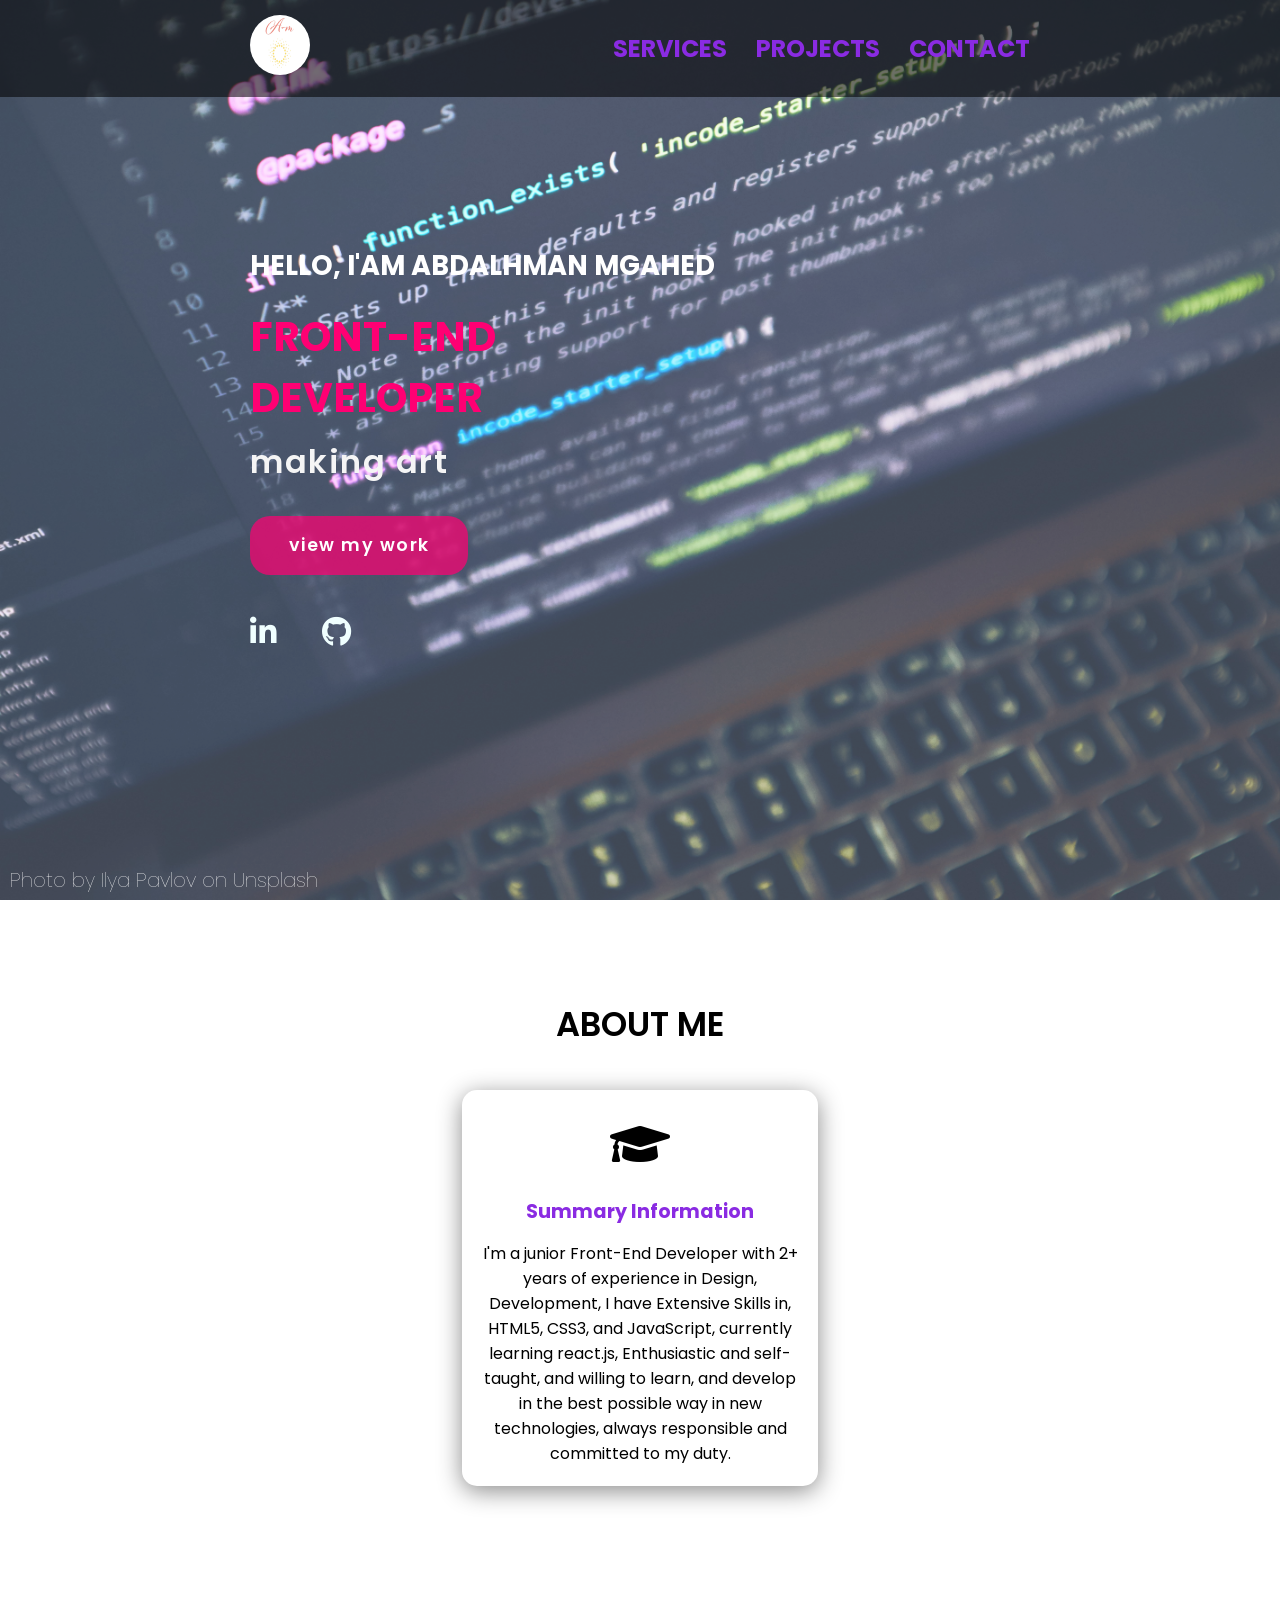
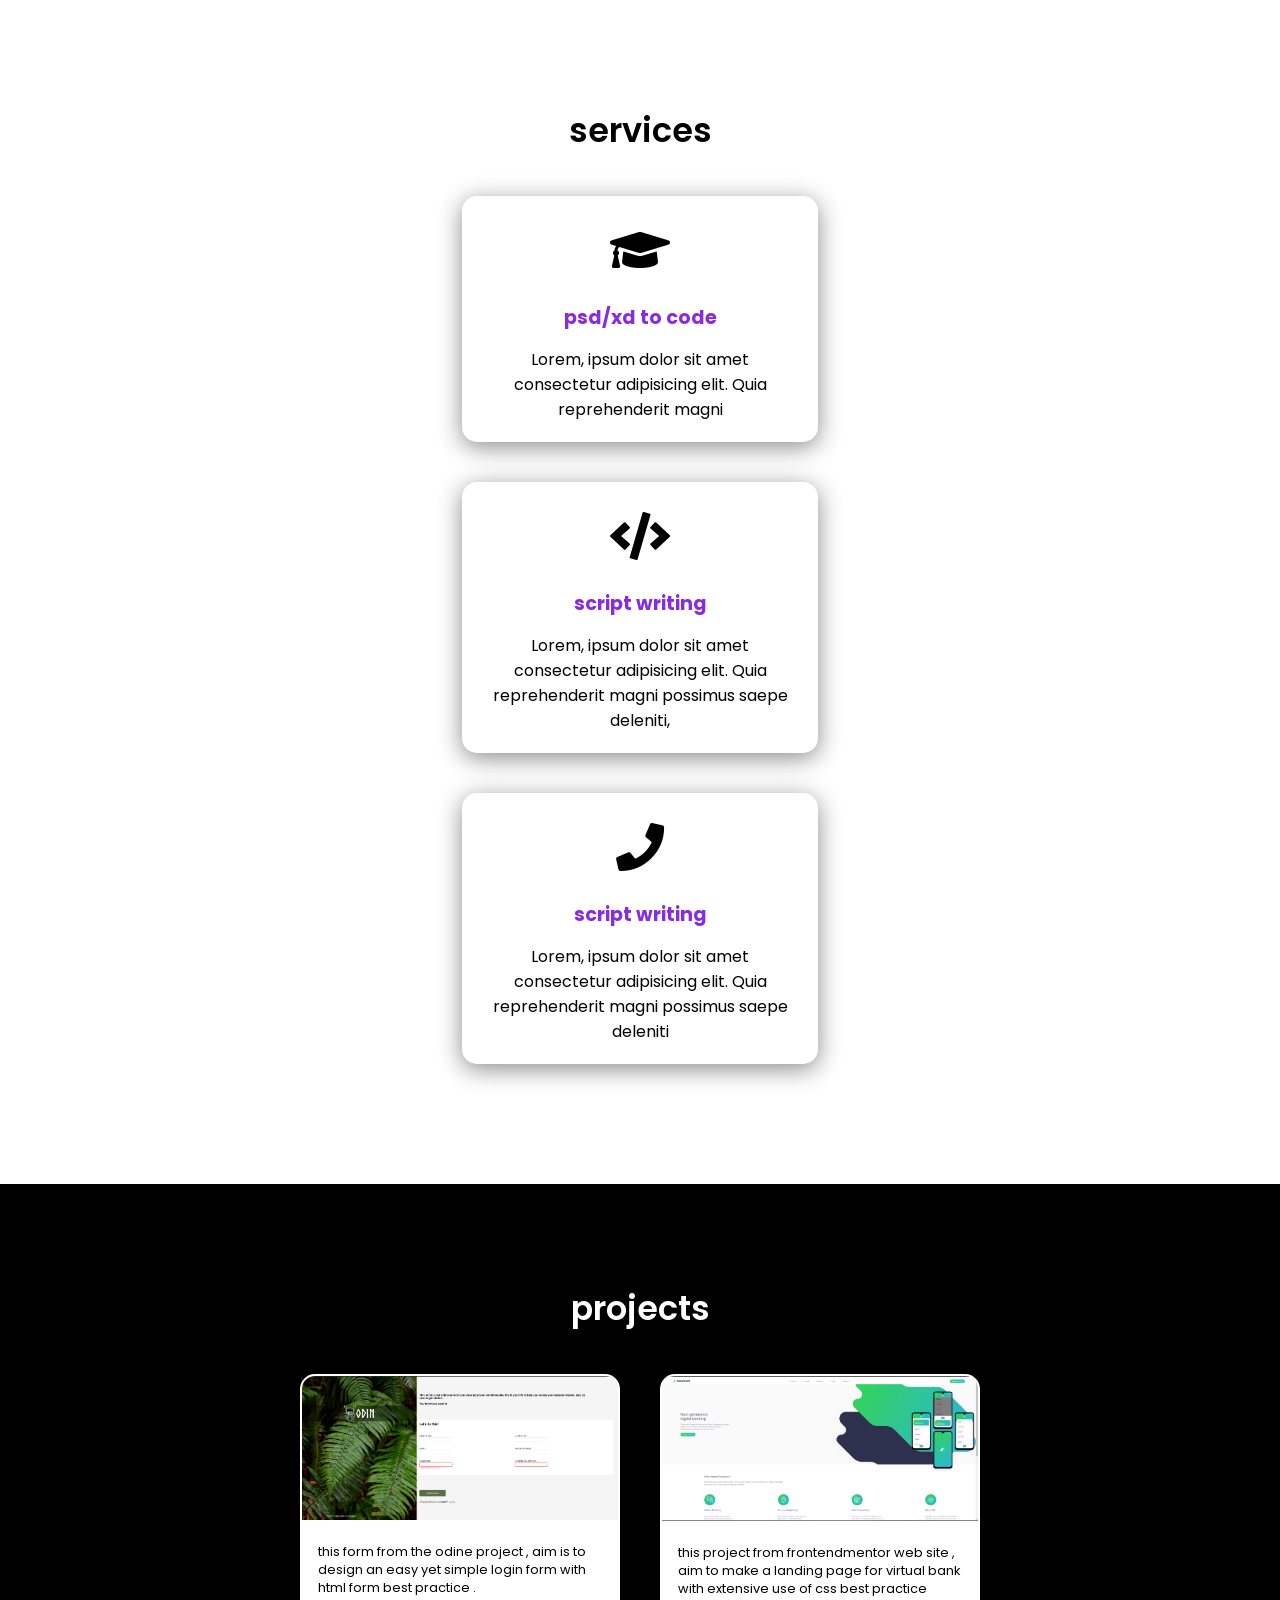
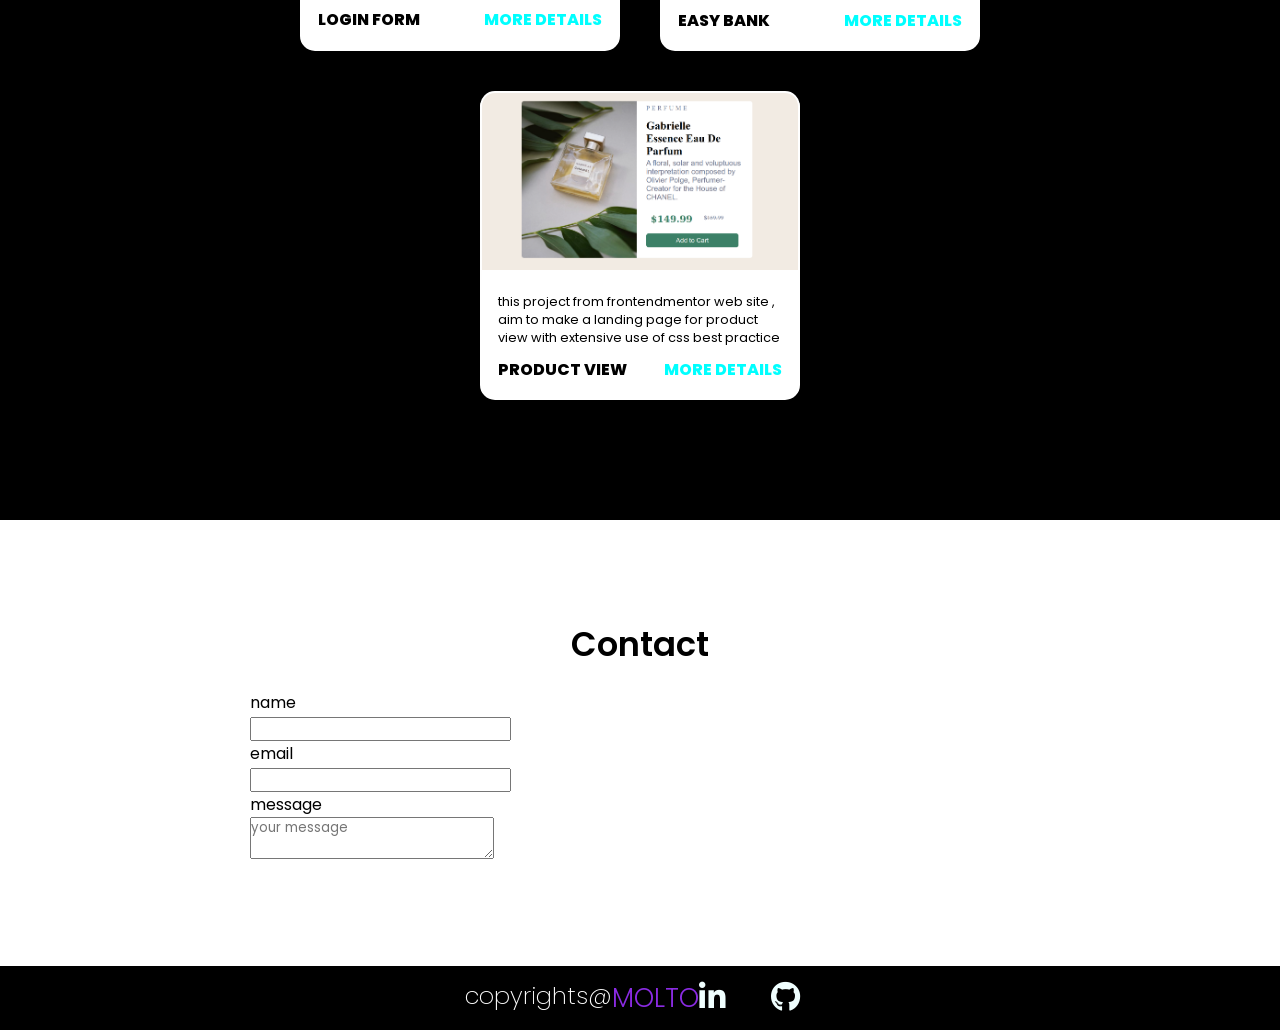
==== index.html @ 9504a3fb "update" ====
<!DOCTYPE html>
<html lang="en">

<head>
    <link rel="stylesheet" href="https://cdnjs.cloudflare.com/ajax/libs/font-awesome/5.15.4/css/all.min.css" />
    <link rel="stylesheet" href="style.css" />
    <meta charset="UTF-8" />
    <meta http-equiv="X-UA-Compatible" content="IE=edge" />
    <meta name="viewport" content="width=device-width, initial-scale=1.0" />
    <title>molto</title>
</head>

<body>
    <header>
        <a href="#" class="logo"><img src="./imgs/Screenshot from 2022-10-23 01-08-07.png" alt=""></a>
        <nav class="navigation">
            <a href="#services">Services</a>
            <a href="#projects">Projects</a>
            <a href="#contact">Contact</a>
        </nav>
    </header>
    <section class="main">
        <div>
            <h2>hello, I'am Abdalhman Mgahed<br /><span>front-end developer</span></h2>
            <h3>making art</h3>
            <a href="#projects" class="main-botn">view my work</a>
            <div class="social-icons">
                <a href="https://www.linkedin.com/in/abdalhman-mgahed-667ab418a/" target="_blank"><i
                        class="fab fa-linkedin-in"></i></a>
                <a href="https://github.com/M0lt0" target="_blank"><i class="fab fa-github"></i></a>
            </div>
        </div>
        <video src="https://www.youtube.com/watch?v=dvEpb9O34KA" autoplay muted></video>
        <div class="shout-out">
            Photo by <a
                href="https://unsplash.com/@ilyapavlov?utm_source=unsplash&utm_medium=referral&utm_content=creditCopyText">Ilya
                Pavlov</a> on <a
                href="https://unsplash.com/s/photos/computer?utm_source=unsplash&utm_medium=referral&utm_content=creditCopyText">Unsplash</a>

        </div>
    </section>
    <section class="cards" id="services">
        <h2 class="title">ABOUT ME</h2>
        <div class="content">
            <div class="card">
                <div class="icon"><i class="fas fa-graduation-cap"></i></div>
                <div class="info">
                    <h3>Summary Information</h3>
                    <p>
                        I'm a junior Front-End Developer with 2+ years of experience in Design, Development, I have
                        Extensive Skills in, HTML5, CSS3, and JavaScript, currently learning react.js, Enthusiastic and
                        self-taught, and willing to learn, and develop in the best possible way in new technologies,
                        always responsible and committed to my duty.
                </div>
            </div>
        </div>
    </section>
    <section class="cards" id="services">
        <h2 class="title">services</h2>
        <div class="content">
            <div class="card">
                <div class="icon"><i class="fas fa-graduation-cap"></i></div>
                <div class="info">
                    <h3>psd/xd to code</h3>
                    <p>
                        Lorem, ipsum dolor sit amet consectetur adipisicing elit. Quia
                        reprehenderit magni
                    </p>
                </div>
            </div>
            <div class="card">
                <div class="icon">
                    <i class="fas fa-code"></i>
                </div>
                <div class="info">
                    <h3>script writing</h3>
                    <p>
                        Lorem, ipsum dolor sit amet consectetur adipisicing elit. Quia
                        reprehenderit magni possimus saepe deleniti,
                    </p>
                </div>
            </div>
            <div class="card">
                <div class="icon">
                    <i class="fas fa-phone"></i>
                </div>
                <div class="info">
                    <h3>script writing</h3>
                    <p>
                        Lorem, ipsum dolor sit amet consectetur adipisicing elit. Quia
                        reprehenderit magni possimus saepe deleniti
                    </p>
                </div>
            </div>
        </div>
    </section>
    <section class="projects" id="projects" href="#">
        <h2 class="title">projects</h2>
        <div class="content">
            <div class="projects-card">
                <div class="projects-img">
                    <img src="/imgs/Screenshot from 2022-10-10 17-16-13.png" alt="" />
                    <div class="projects-info">
                        <p class="projects-category">
                            this form from the odine project , aim is to design an easy yet simple login form with html
                            form best practice .
                        </p>
                        <strong class="projects-title">
                            <span class="pro-tit-sp"> login form</span>
                            <a href="https://m0lt0.github.io/form-practice/Project:%20Sign-Up%20Form/?"
                                class="more-details" target="_blank">more details</a>
                        </strong>
                    </div>
                </div>
            </div>
            <div class="projects-card">
                <div class="projects-img">
                    <img src="/imgs/Screenshot .png" alt="" />
                    <div class="projects-info">
                        <p class="projects-category">
                            this project from frontendmentor web site , aim to make a landing page for virtual bank
                            with extensive use of css best practice

                        </p>
                        <strong class="projects-title">
                            <span class="pro-tit-sp">easy bank </span>
                            <a href="https://m0lt0.github.io/easybank-landing-page/" class="more-details"
                                target="_blank">more
                                details</a>
                        </strong>
                    </div>
                </div>
            </div>
            <div class="projects-card">
                <div class="projects-img">
                    <img src="/imgs/product .png" alt="" />
                    <div class="projects-info">
                        <p class="projects-category">
                            this project from frontendmentor web site , aim to make a landing page for product view
                            with extensive use of css best practice
                        </p>
                        <strong class="projects-title">
                            <span class="pro-tit-sp">product view </span>
                            <a href="#" class="more-details">more details</a>
                        </strong>
                    </div>
                </div>
            </div>
        </div>
    </section>
    <section class="cards" id="contact">
        <h2 class="title">Contact</h2>
        <form action="">
            <div>
                <legend id="name">name</legend>
                <input type="text" for="name">
            </div>
            <div>
                <legend id="email">email</legend>
                <input type="email" for="email">
            </div>
            <div>
                <legend>message</legend>
                <textarea type="text" for="message" placeholder="your message"></textarea>
            </div>
        </form>
    </section>

    <footer class="footer">
        <p class="footer-title">copyrights@ <span> MOLTO</span></p>
        <div class="social-icons">
            <a href="#"><i class="fab fa-linkedin-in"></i></a>
            <a href="#"><i class="fab fa-github"></i></a>
        </div>
    </footer>
</body>

</html>
---- style.css ----
@import url("https://fonts.googleapis.com/css2?family=Poppins:ital,wght@0,100;0,200;0,300;0,400;0,500;0,600;0,700;0,800;0,900;1,100;1,200;1,300;1,400;1,500;1,600;1,700;1,800;1,900&display=swap");
* {
  font-family: "Poppins", sans-serif;
  padding: 0;
  margin: 0;
  box-sizing: border-box;
  scroll-behavior: smooth;
}
header {
  background-color: rgba(0, 0, 0, 0.554);
  width: 100%;
  position: fixed;
  z-index: 1000;
  display: flex;
  justify-content: space-between;
  align-items: center;
  padding: 15px 250px;
}

.logo img {
  text-decoration: none;
  color: rgb(115, 8, 216);
  text-transform: uppercase;
  font-weight: 700;
  font-size: 1.9em;
  font-family: "Poppins" serif;
}
.logo img {
  width: 60px;
  height: 60px;
  border-radius: 50px;
}
.navigation a {
  text-decoration: none;
  color: blueviolet;
  text-transform: uppercase;
  font-weight: 700;
  font-size: 1.5em;
  padding-left: 25px;
}

.navigation a:hover {
  color: rgb(255, 255, 255);
}

section {
  padding: 100px 250px;
}
.main::before {
  content: "";
  display: block;
  position: absolute;
  left: 0;
  top: 0;
  width: 100%;
  height: 100%;
  background: url(./imgs/luca-bravo-XJXWbfSo2f0-unsplash.jpg);
  opacity: 0.75;
  background-clip: border-box;
  background-size: cover;
  background-repeat: no-repeat;
  z-index: -1;
}
.main {
  width: 100%;
  min-height: 100vh;
  display: flex;
  align-items: center;
  z-index: 1;
}

.main h2 {
  color: white;
  font-size: 1.7em;
  font-weight: 700;
  text-transform: uppercase;
}
.main h2 span {
  display: inline-block;
  margin-top: 19px;
  color: rgb(255, 0, 115);
  font-weight: 700;
  font-size: 1.5em;
  font-family: "Poppins" serif;
}
.main h3 {
  color: whitesmoke;
  font-size: 2em;
  font-weight: 600;
  letter-spacing: 1.5px;
  margin-top: 10px;
  margin-bottom: 30px;
}

.main-botn {
  color: white;
  background-color: rgba(255, 0, 115, 0.712);
  text-decoration: none;
  font-size: 1.1em;
  font-weight: 600;
  display: inline-block;
  letter-spacing: 1.5px;
  border-radius: 20px;
  margin-bottom: 35px;
  padding: 0.9375em 2.1875em;
  transition: 0.9s ease;
}
.main-botn:hover {
  background-color: rgba(255, 255, 255, 0.096);
  transform: scale(1.2);
  color: white;
}
.shout-out {
  display: block;
  color: white;
  position: absolute;
  left: 10px;
  bottom: 5px;
  font-size: 20px;
  font-family: "Poppins" serif;
  font-weight: 100;
}
.shout-out a {
  color: white;
  text-decoration: none;
}
.social-icons {
  display: flex;
  align-items: center;
  justify-content: start;
  gap: 30px;
}
.social-icons a {
  color: azure;
  font-size: 1.9em;
  padding-right: 15px;
}

.title {
  display: flex;
  justify-content: center;
  color: black;
  font-size: 2.1em;
  font-weight: 600;
  margin-bottom: 20px;
}

.content {
  display: flex;
  justify-content: center;
  flex-direction: row;
  flex-wrap: wrap;
}

.card {
  display: flex;
  background-color: white;
  width: 22.2em;
  box-shadow: 0 5px 25px rgb(139, 139, 139);
  justify-content: space-around;
  border-radius: 15px;
  padding: 20px;
  margin: 20px;
  transition: ease;
  transition-duration: 0.7s;
  flex-direction: column;
}
.card img {
  height: 80%;
}

.card:hover {
  transform: scale(1.22);
}
.icon {
  color: black;
  font-size: 3em;
  font-weight: 100;
  text-align: center;
}
.info {
  text-align: center;
}

.info h3 {
  color: blueviolet;
  font-size: 1.2em;
  font-weight: 700;
  margin: 15px;
}

.projects {
  background-color: black;
}
.projects .title {
  font-size: 2.1em;
  color: white;
  font-weight: 600;
}

.projects .contact {
  margin-top: 35px;
}

.projects-card {
  background-color: white;
  border: 2px solid white;
  min-height: 15em;
  width: 20em;
  overflow: hidden;
  border-radius: 15px;
  margin: 20px;
  transition: 0.7s ease;
}
.projects-card:hover {
  transform: scale(1.17);
}
.projects-card:hover .projects-img {
  opacity: 0.7;
}
.projects-img img {
  width: 100%;
}
.projects-info {
  padding: 1em;
}

.projects-category {
  font-size: 0.8em;
  color: black;
}

.projects-title {
  display: flex;
  justify-content: space-between;
  text-transform: uppercase;
  font-weight: 750;
  margin-top: 10px;
}

.more-details {
  text-decoration: none;
  color: aqua;
}
.more-details:hover {
  color: azure;
}

.contact .card {
  display: flex;
  justify-content: center;
  flex-direction: row;
}

.contact .icon {
  font-size: 4.5em;
}

.contact .info h3 {
  color: black;
}

.contact .info p {
  font-size: 1.7em;
}
.footer {
  background-color: black;
  color: white;
  padding: 2em;
  display: flex;
  justify-content: space-between;
  height: 50px;
  margin-bottom: 0;
  justify-content: center;
  align-items: center;
}
.footer-title {
  color: white;
  font-size: 1.5em;
  font-weight: 200;
  justify-content: center;
  display: flex;
}

.footer-title span {
  color: blueviolet;
  font-size: 1.1em;
  font-weight: 300;
}
@media (max-width: 1023px) {
  header {
    padding: 12px 20px;
  }

  .navigation a {
    padding-left: 10px;
  }

  .title {
    font-size: 1.8em;
  }

  section {
    padding: 80px 20px;
  }

  .main-content h2 {
    font-size: 1em;
  }

  .main-content h3 {
    font-size: 1.6em;
  }

  .content {
    flex-direction: column;
    align-items: center;
  }
}

@media (max-width: 641px) {
  body {
    font-size: 12px;
  }

  .main-content h2 {
    font-size: 0.8em;
  }

  .main-content h3 {
    font-size: 1.4em;
  }
}

@media (max-width: 300px) {
  body {
    font-size: 10px;
  }
  .card a {
    text-decoration: none;
  }
}
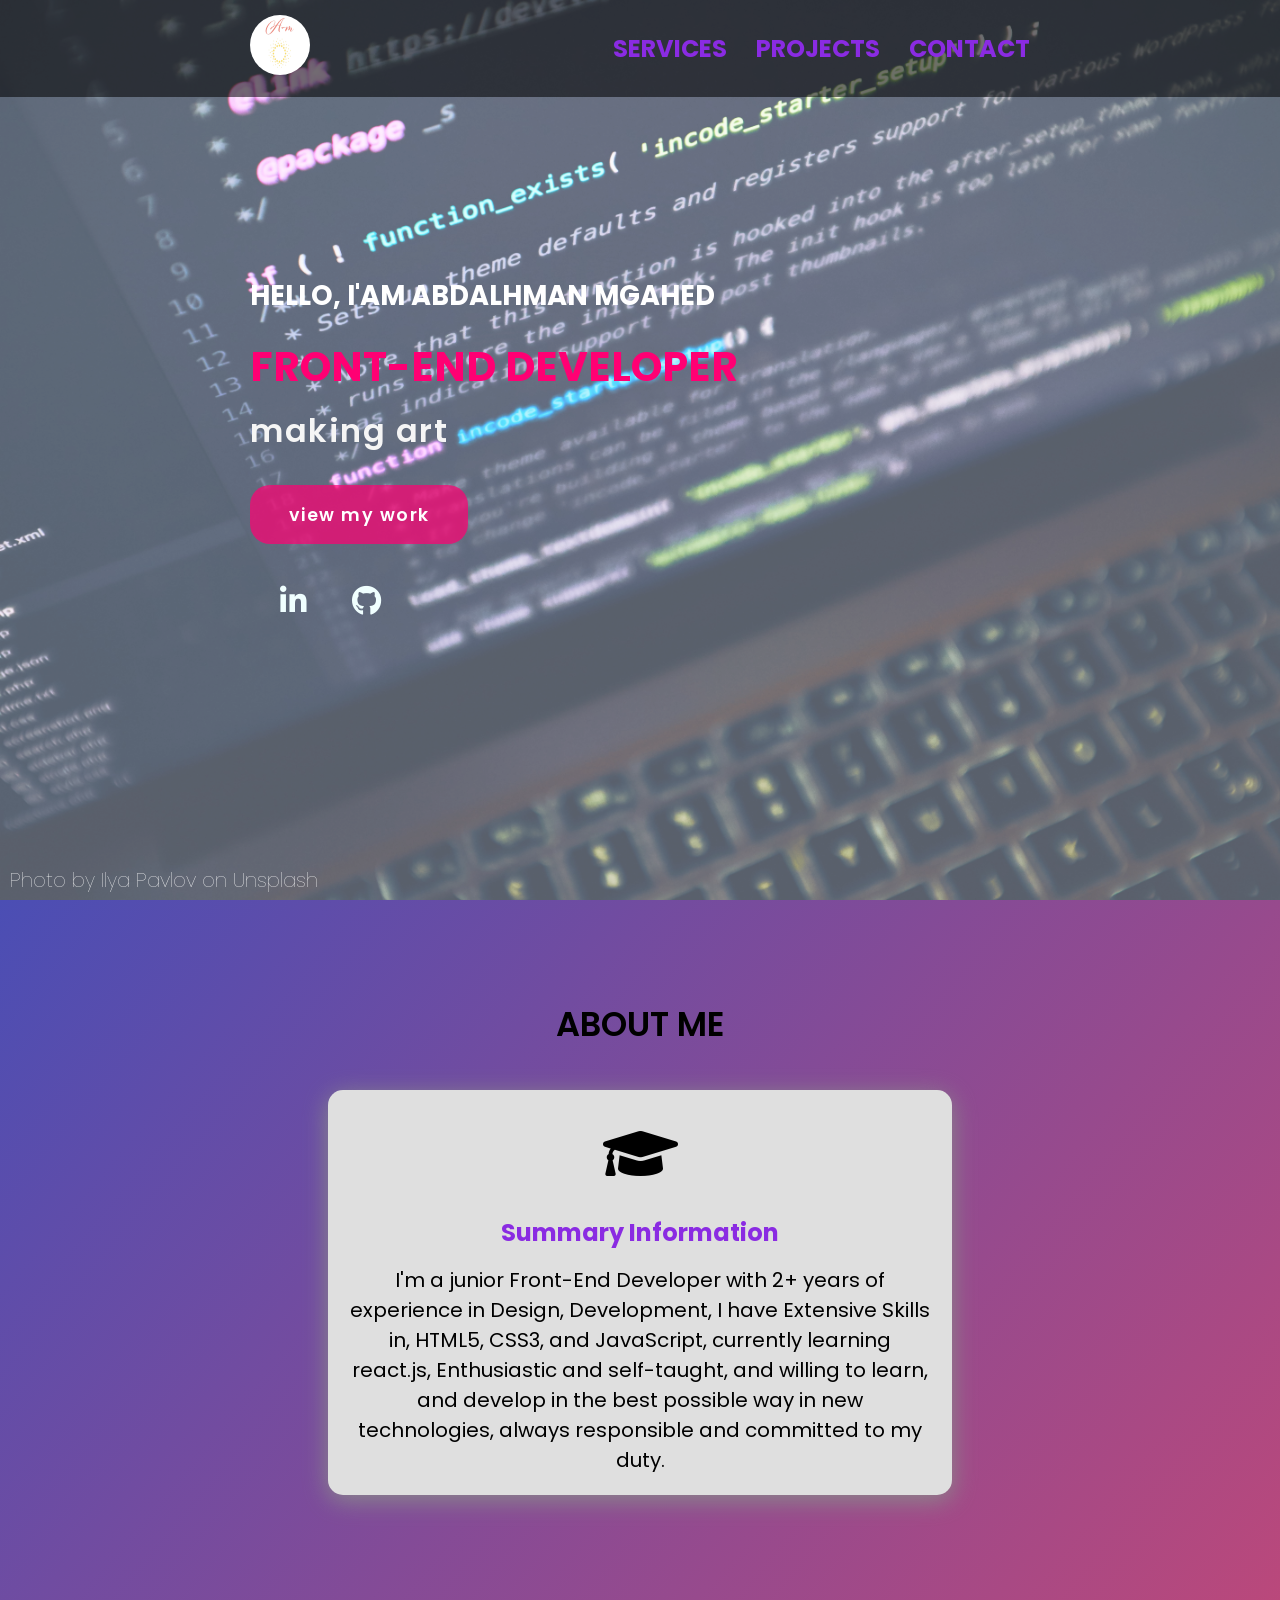
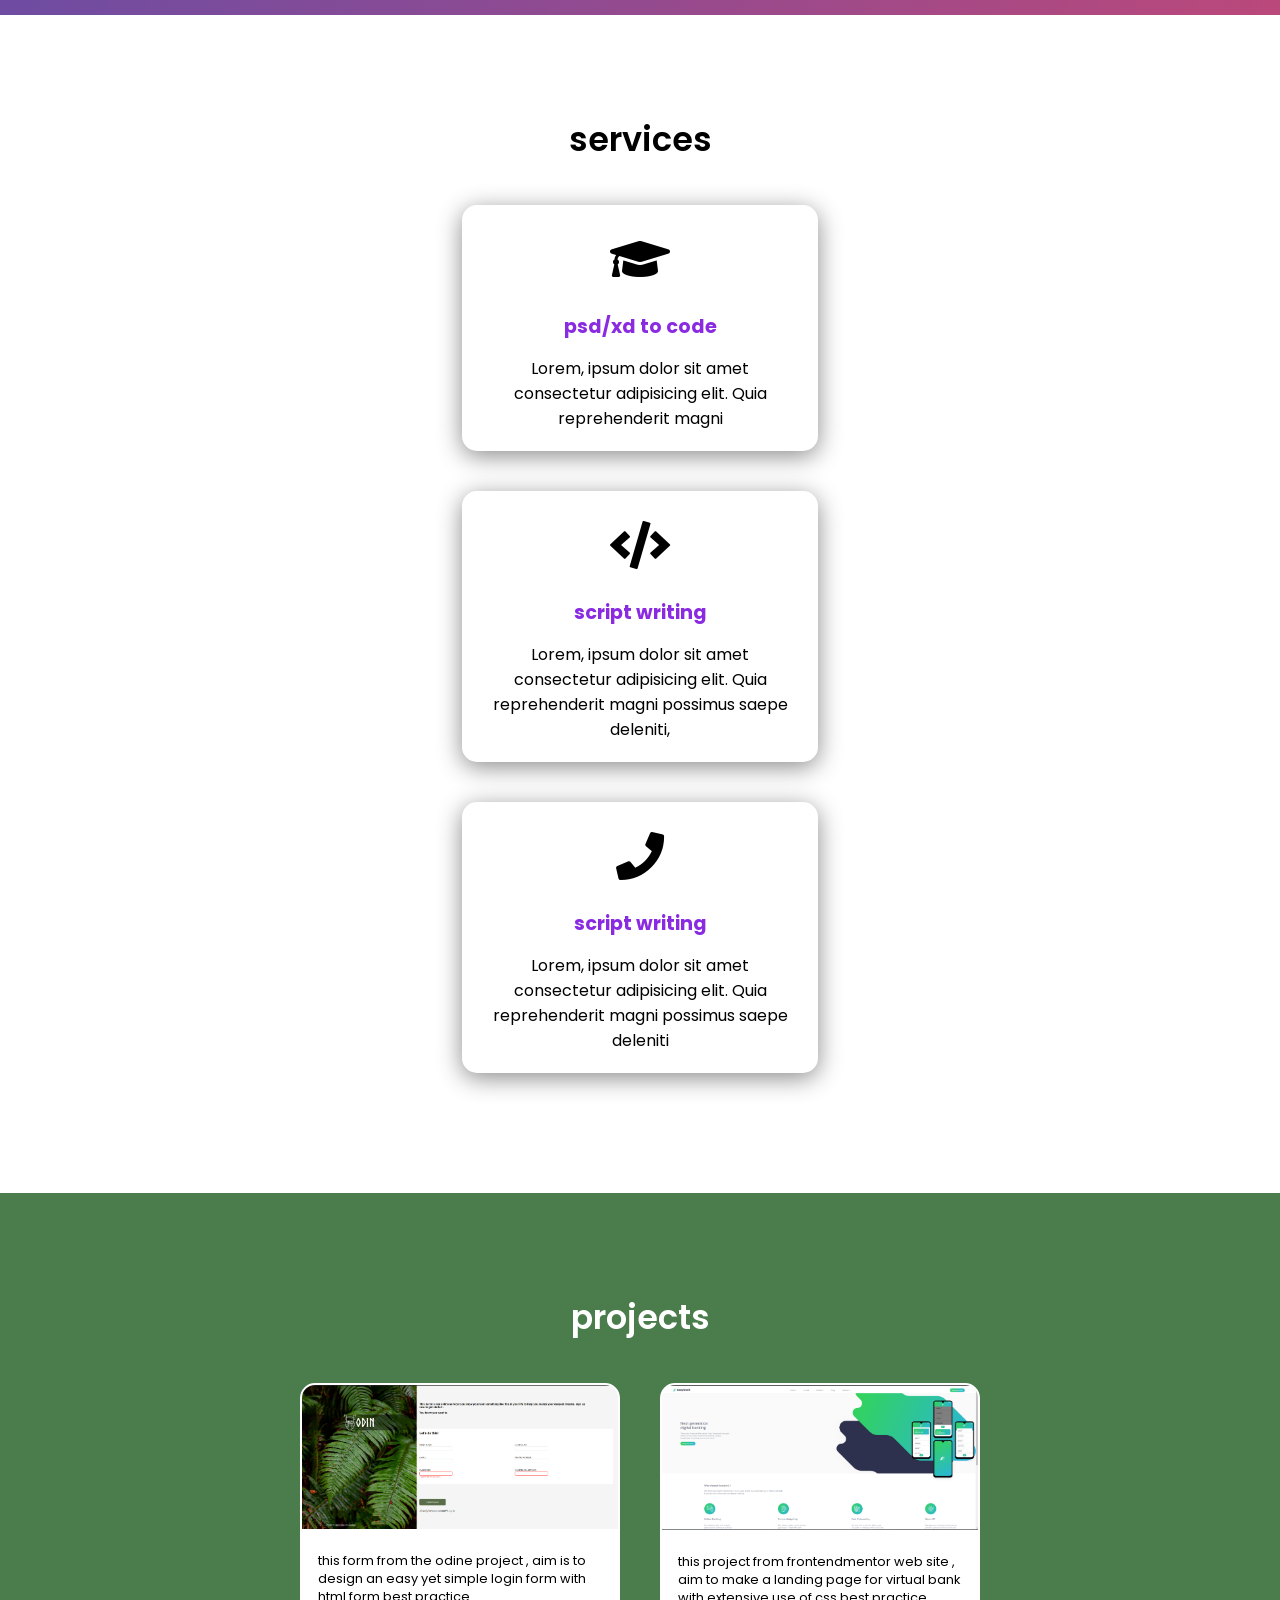
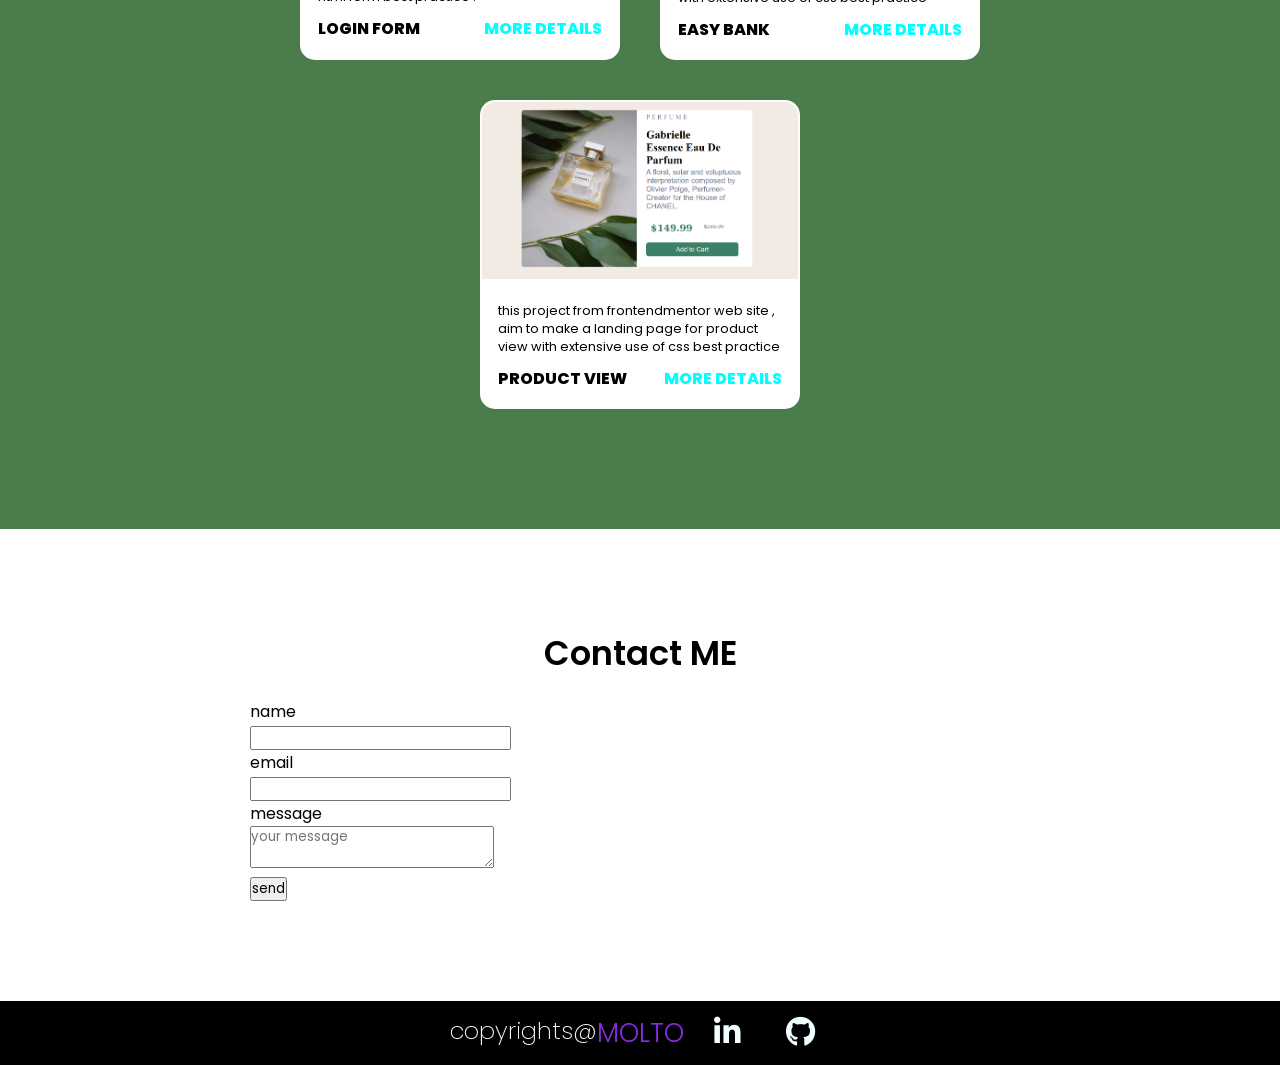
==== commit 4a2db923: "upgrade color" ====
--- a/index.html
+++ b/index.html
@@ -30,7 +30,6 @@
                 <a href="https://github.com/M0lt0" target="_blank"><i class="fab fa-github"></i></a>
             </div>
         </div>
-        <video src="https://www.youtube.com/watch?v=dvEpb9O34KA" autoplay muted></video>
         <div class="shout-out">
             Photo by <a
                 href="https://unsplash.com/@ilyapavlov?utm_source=unsplash&utm_medium=referral&utm_content=creditCopyText">Ilya
@@ -39,10 +38,10 @@
 
         </div>
     </section>
-    <section class="cards" id="services">
+    <section class="cards special">
         <h2 class="title">ABOUT ME</h2>
         <div class="content">
-            <div class="card">
+            <div class="card wide">
                 <div class="icon"><i class="fas fa-graduation-cap"></i></div>
                 <div class="info">
                     <h3>Summary Information</h3>
@@ -141,7 +140,9 @@
                         </p>
                         <strong class="projects-title">
                             <span class="pro-tit-sp">product view </span>
-                            <a href="#" class="more-details">more details</a>
+                            <a href="https://m0lt0.github.io/simple-product-preview/" class="more-details"
+                                target="_blank">more
+                                details</a>
                         </strong>
                     </div>
                 </div>
@@ -149,7 +150,7 @@
         </div>
     </section>
     <section class="cards" id="contact">
-        <h2 class="title">Contact</h2>
+        <h2 class="title">Contact ME</h2>
         <form action="">
             <div>
                 <legend id="name">name</legend>
@@ -163,6 +164,7 @@
                 <legend>message</legend>
                 <textarea type="text" for="message" placeholder="your message"></textarea>
             </div>
+            <button>send</button>
         </form>
     </section>
 
--- a/style.css
+++ b/style.css
@@ -55,11 +55,10 @@
   width: 100%;
   height: 100%;
   background: url(./imgs/luca-bravo-XJXWbfSo2f0-unsplash.jpg);
-  opacity: 0.75;
-  background-clip: border-box;
+  opacity: 0.65;
   background-size: cover;
   background-repeat: no-repeat;
-  z-index: -1;
+  z-index: -10;
 }
 .main {
   width: 100%;
@@ -129,6 +128,7 @@
   align-items: center;
   justify-content: start;
   gap: 30px;
+  margin-left: 30px;
 }
 .social-icons a {
   color: azure;
@@ -165,6 +165,19 @@
   transition-duration: 0.7s;
   flex-direction: column;
 }
+.wide {
+  width: 80%;
+  height: 60%;
+  background-color: rgb(223, 223, 223);
+  font-size: 20px;
+}
+.special {
+  background-image: linear-gradient(
+    310deg,
+    rgb(166 17 83 / 77%),
+    rgb(75 78 180)
+  );
+}
 .card img {
   height: 80%;
 }
@@ -190,7 +203,7 @@
 }
 
 .projects {
-  background-color: black;
+  background-color: #014703b5;
 }
 .projects .title {
   font-size: 2.1em;
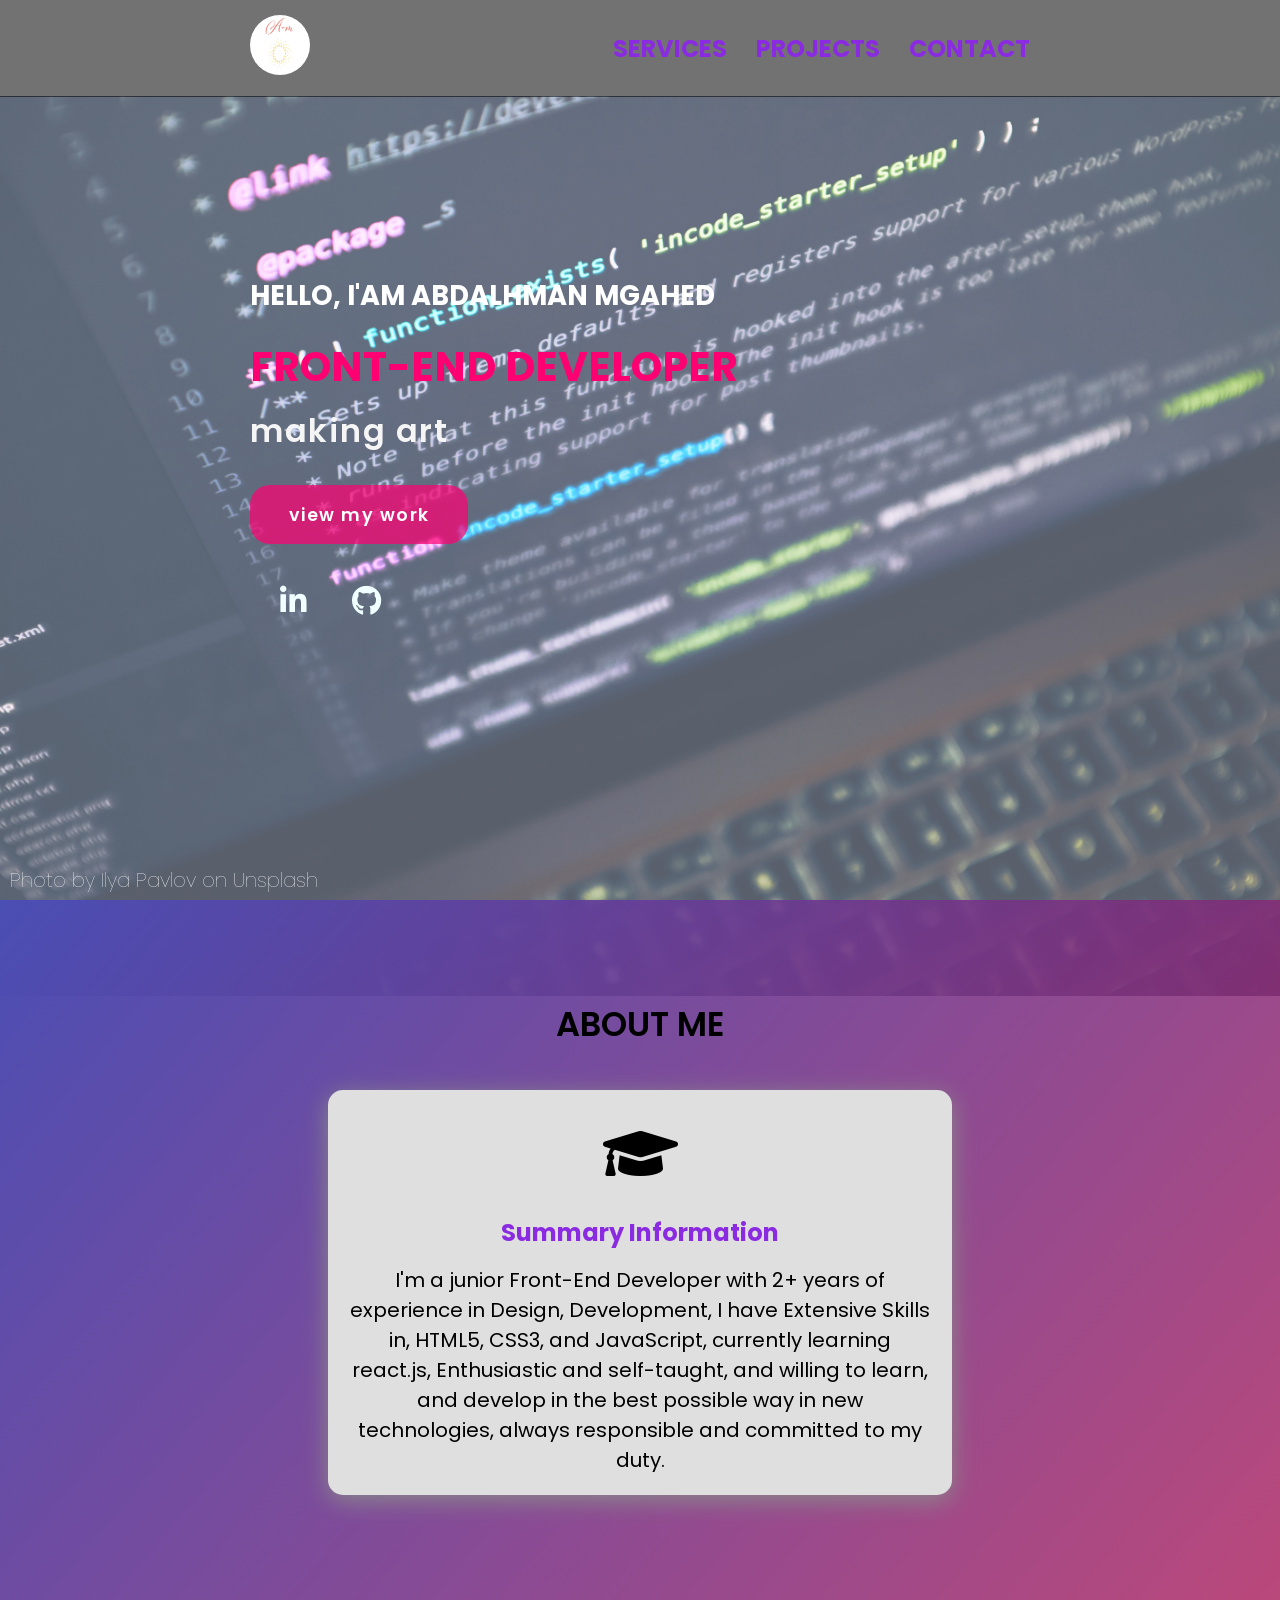
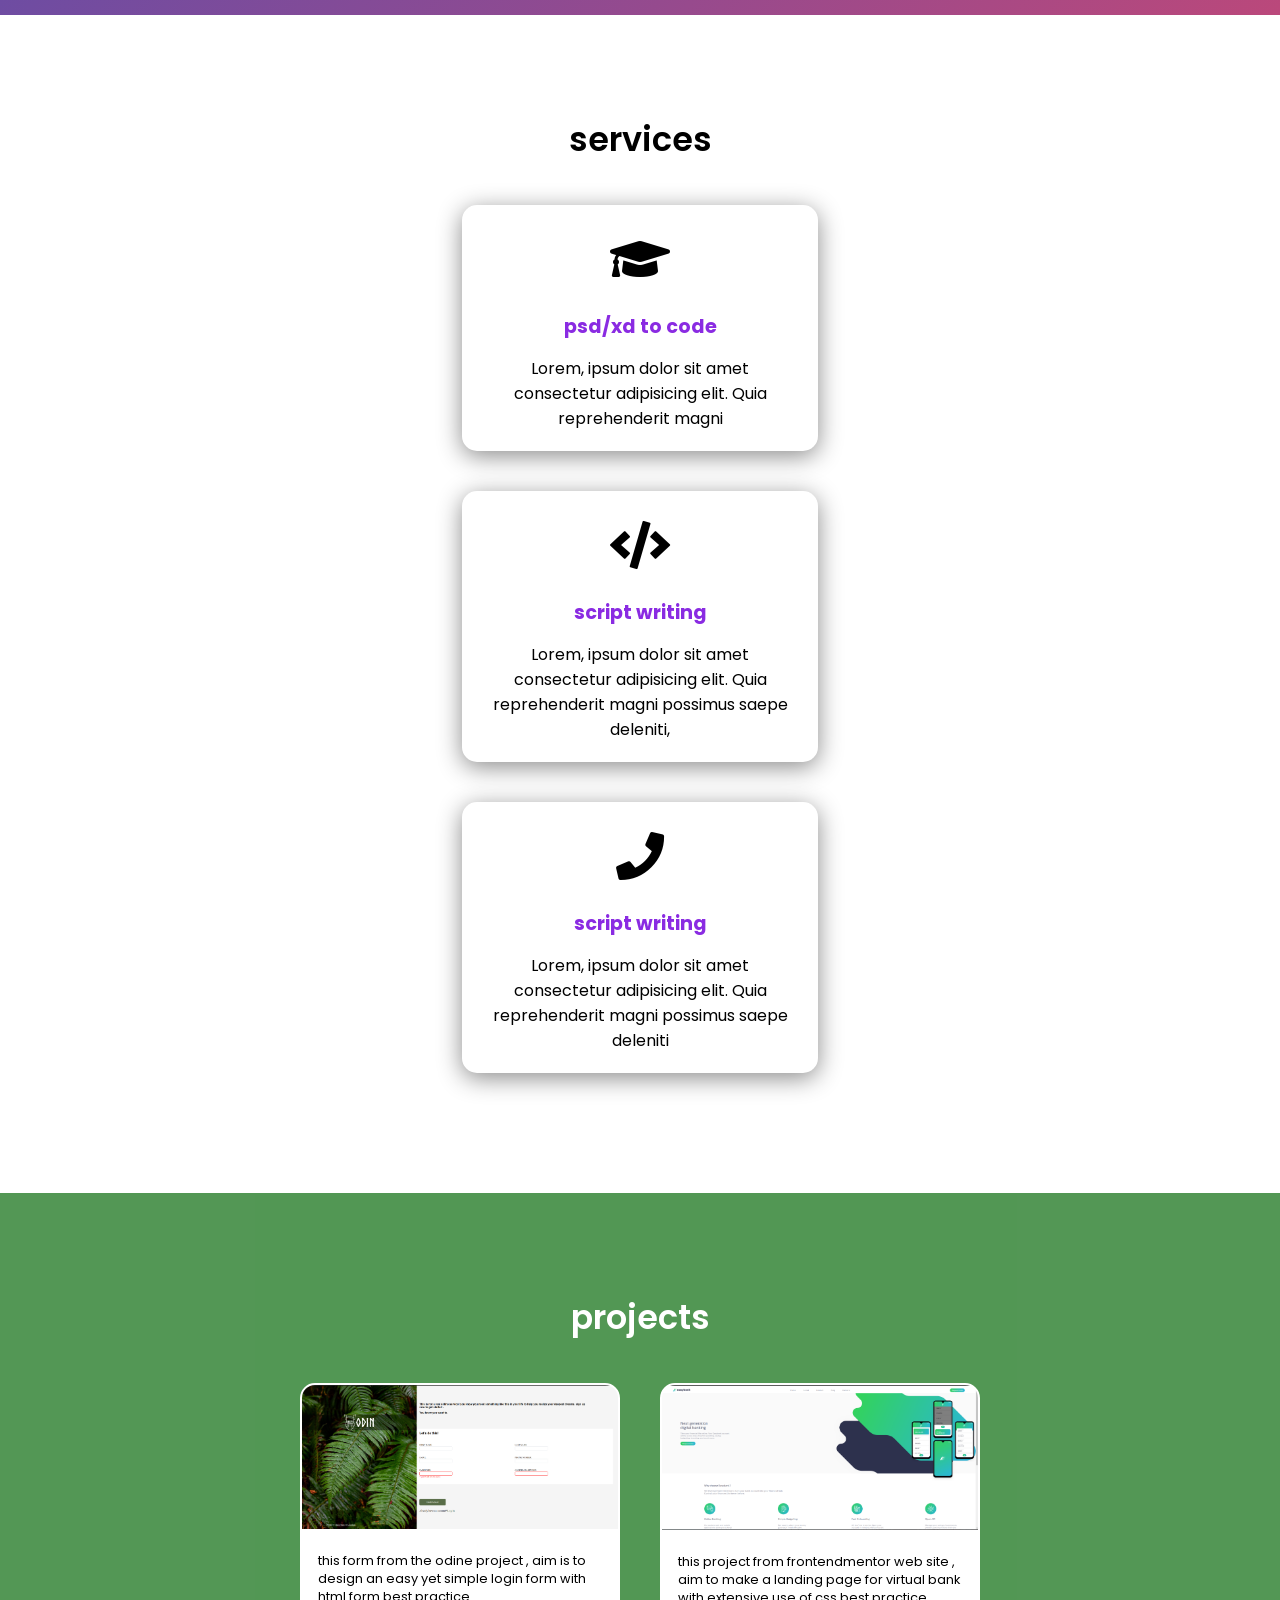
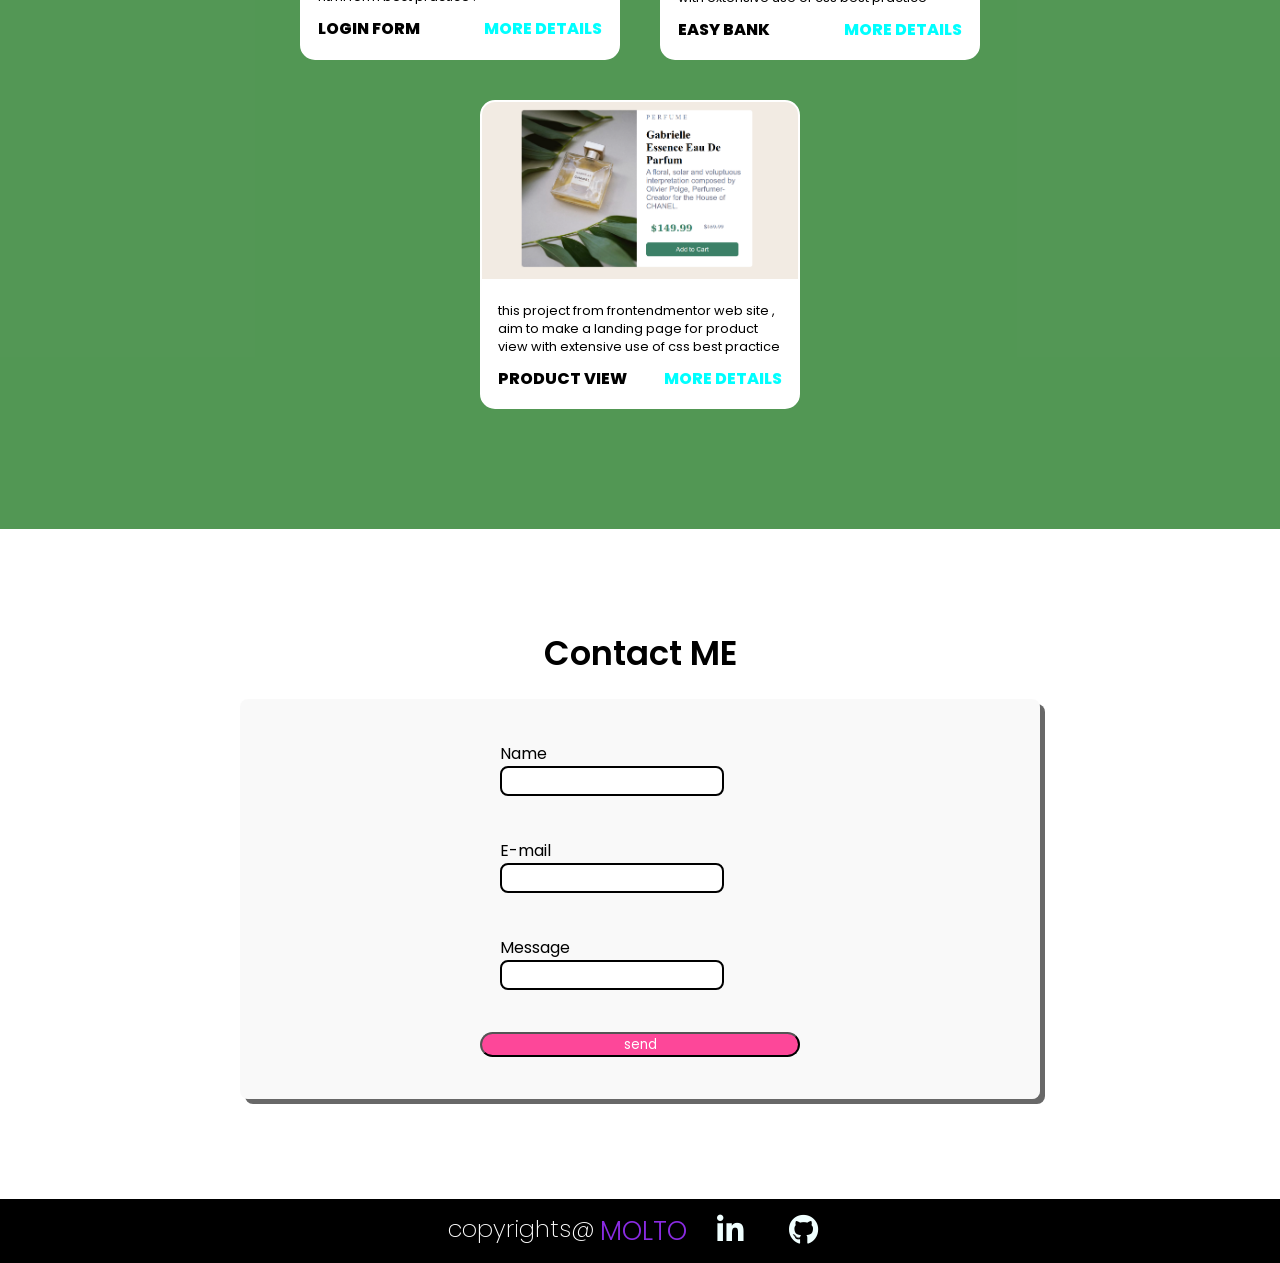
==== commit 5902a0c3: "updadte and edit contact form" ====
--- a/index.html
+++ b/index.html
@@ -151,28 +151,31 @@
     </section>
     <section class="cards" id="contact">
         <h2 class="title">Contact ME</h2>
-        <form action="">
-            <div>
-                <legend id="name">name</legend>
-                <input type="text" for="name">
-            </div>
-            <div>
-                <legend id="email">email</legend>
-                <input type="email" for="email">
-            </div>
-            <div>
-                <legend>message</legend>
-                <textarea type="text" for="message" placeholder="your message"></textarea>
-            </div>
-            <button>send</button>
-        </form>
+        <div class="form-decorator">
+            <form action="" id="form">
+                <div>
+                    <legend id="name">Name</legend>
+                    <input type="text" for="name">
+                </div>
+                <div>
+                    <legend id="email">E-mail</legend>
+                    <input type="email" for="email">
+                </div>
+                <div>
+                    <legend>Message</legend>
+                    <input type="text" for="message">
+                </div>
+                <button for="form">send</button>
+            </form>
+        </div>
     </section>
 
     <footer class="footer">
         <p class="footer-title">copyrights@ <span> MOLTO</span></p>
         <div class="social-icons">
-            <a href="#"><i class="fab fa-linkedin-in"></i></a>
-            <a href="#"><i class="fab fa-github"></i></a>
+            <a href="https://www.linkedin.com/in/abdalhman-mgahed-667ab418a/" target="_blank"><i
+                    class="fab fa-linkedin-in"></i></a>
+            <a href="https://github.com/M0lt0" target="_blank"><i class="fab fa-github"></i></a>
         </div>
     </footer>
 </body>
--- a/style.css
+++ b/style.css
@@ -15,6 +15,7 @@
   justify-content: space-between;
   align-items: center;
   padding: 15px 250px;
+  margin-top: 0px;
 }
 
 .logo img {
@@ -59,6 +60,7 @@
   background-size: cover;
   background-repeat: no-repeat;
   z-index: -10;
+  margin-top: 96px;
 }
 .main {
   width: 100%;
@@ -66,6 +68,7 @@
   display: flex;
   align-items: center;
   z-index: 1;
+  /* margin-top: 70px; */
 }
 
 .main h2 {
@@ -203,7 +206,7 @@
 }
 
 .projects {
-  background-color: #014703b5;
+  background-color: #0c6d0fb5;
 }
 .projects .title {
   font-size: 2.1em;
@@ -258,7 +261,12 @@
 .more-details:hover {
   color: azure;
 }
-
+#contact {
+  display: flex;
+  flex-direction: column;
+  align-items: center;
+  justify-content: center;
+}
 .contact .card {
   display: flex;
   justify-content: center;
@@ -275,6 +283,43 @@
 
 .contact .info p {
   font-size: 1.7em;
+}
+.form-decorator {
+  display: flex;
+  width: 800px;
+  height: 400px;
+  background-color: rgba(243, 243, 243, 0.498);
+  border-radius: 8px;
+  align-items: center;
+  justify-content: space-evenly;
+  box-shadow: 5px 5px #686868;
+}
+.form-decorator input {
+  height: 30px;
+  width: 80%;
+  border-radius: 8px;
+  border: 2px solid black;
+  padding: 5px 10px;
+}
+.form-decorator input:focus {
+  outline: none;
+  border: 3px solid red;
+}
+.form-decorator button {
+  width: 40%;
+  height: 25px;
+  border-radius: 14px;
+  color: white;
+  background-color: rgba(255, 0, 115, 0.712);
+  cursor: pointer;
+}
+form {
+  display: flex;
+  width: 100%;
+  height: 100%;
+  flex-direction: column;
+  align-items: center;
+  justify-content: space-evenly;
 }
 .footer {
   background-color: black;
@@ -299,8 +344,15 @@
   color: blueviolet;
   font-size: 1.1em;
   font-weight: 300;
+  margin-left: 5px;
+}
+:target {
+  scroll-margin-top: 90px;
 }
 @media (max-width: 1023px) {
+  :target {
+    scroll-margin-top: 90px;
+  }
   header {
     padding: 12px 20px;
   }
@@ -332,6 +384,9 @@
 }
 
 @media (max-width: 641px) {
+  :target {
+    scroll-margin-top: 90px;
+  }
   body {
     font-size: 12px;
   }
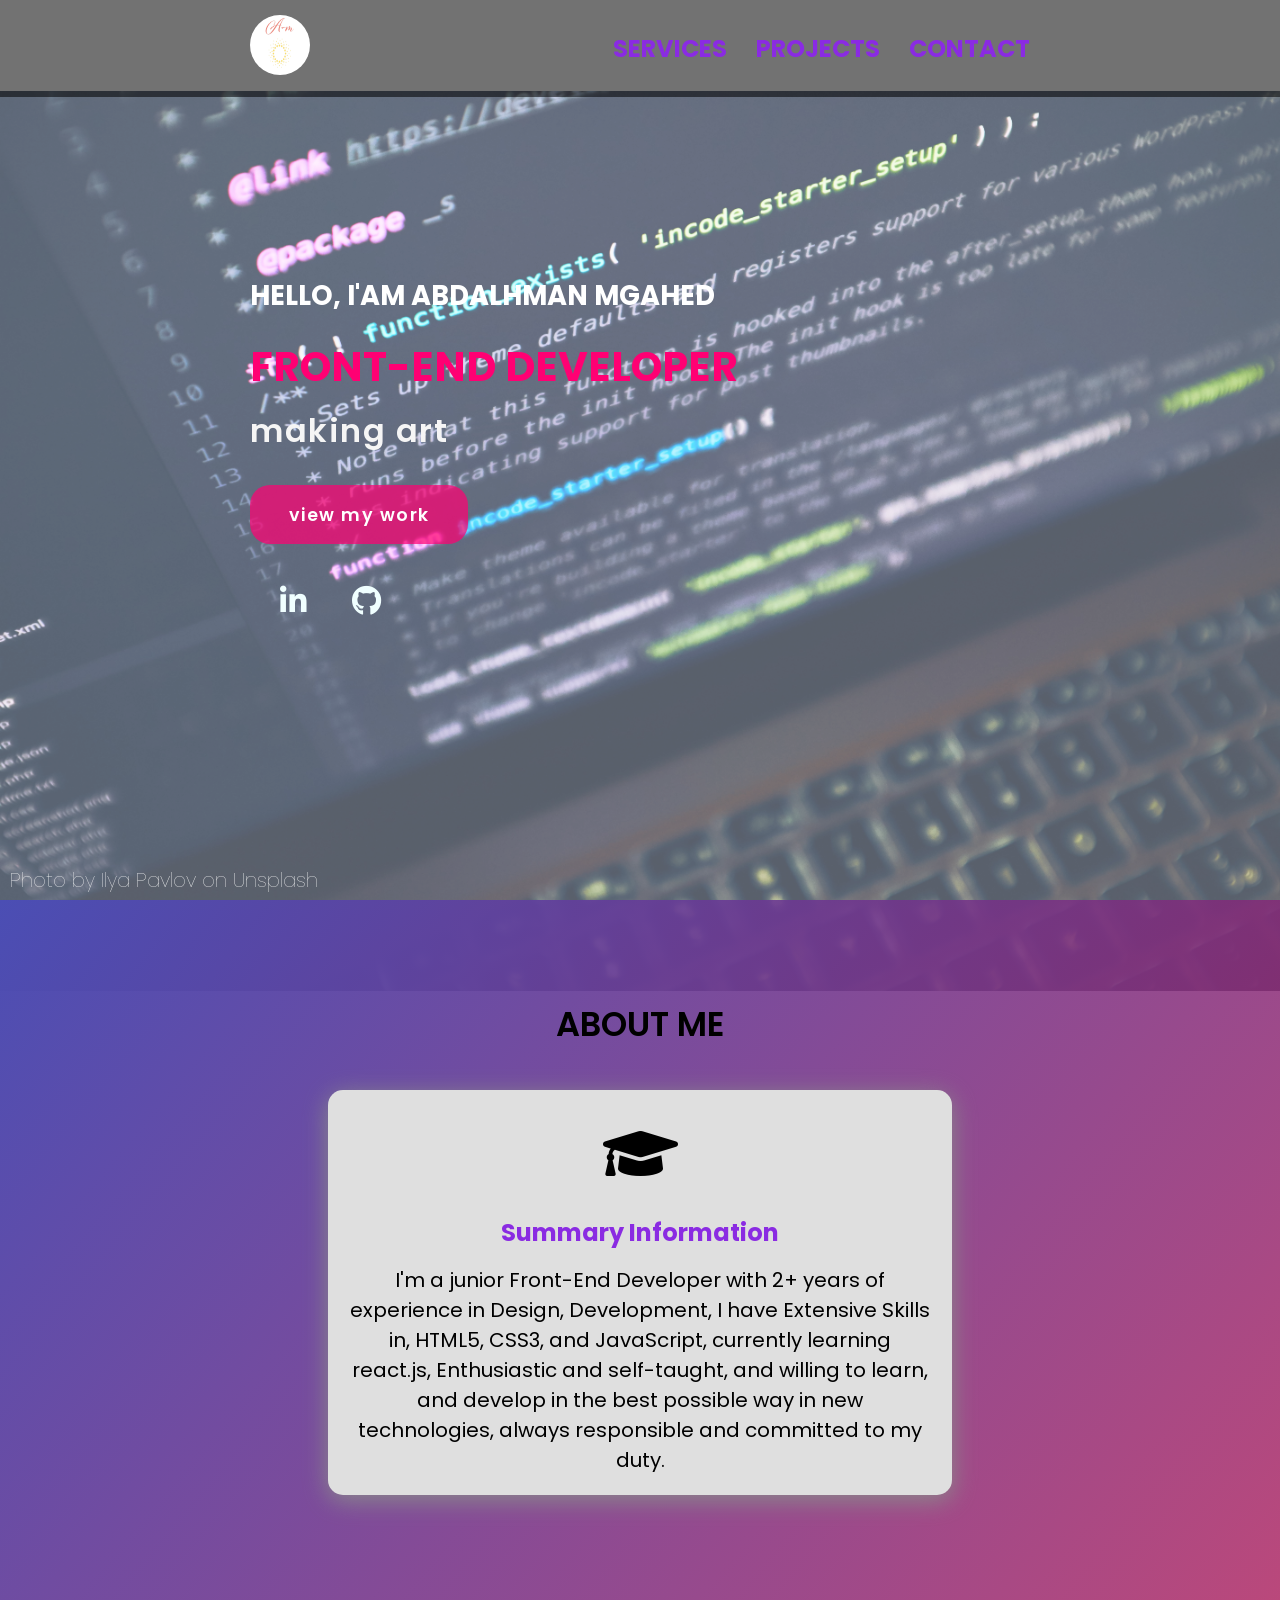
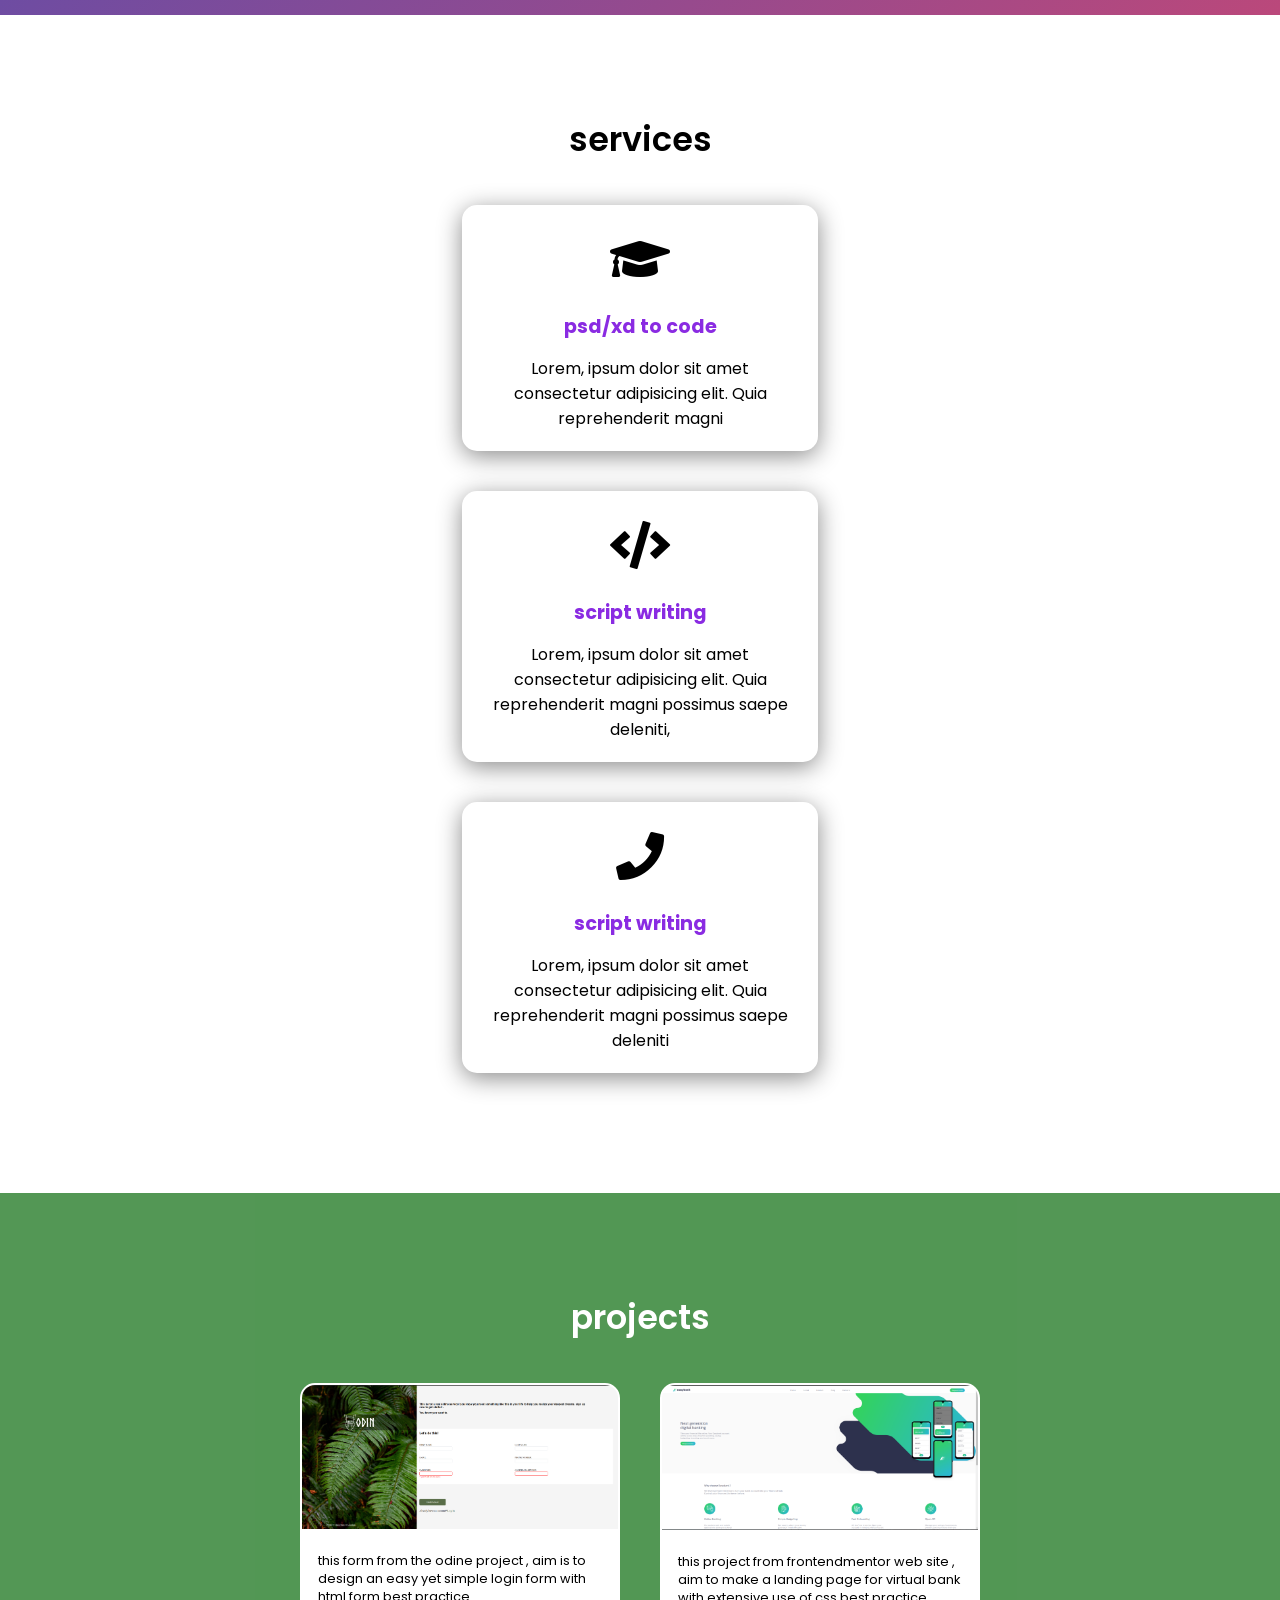
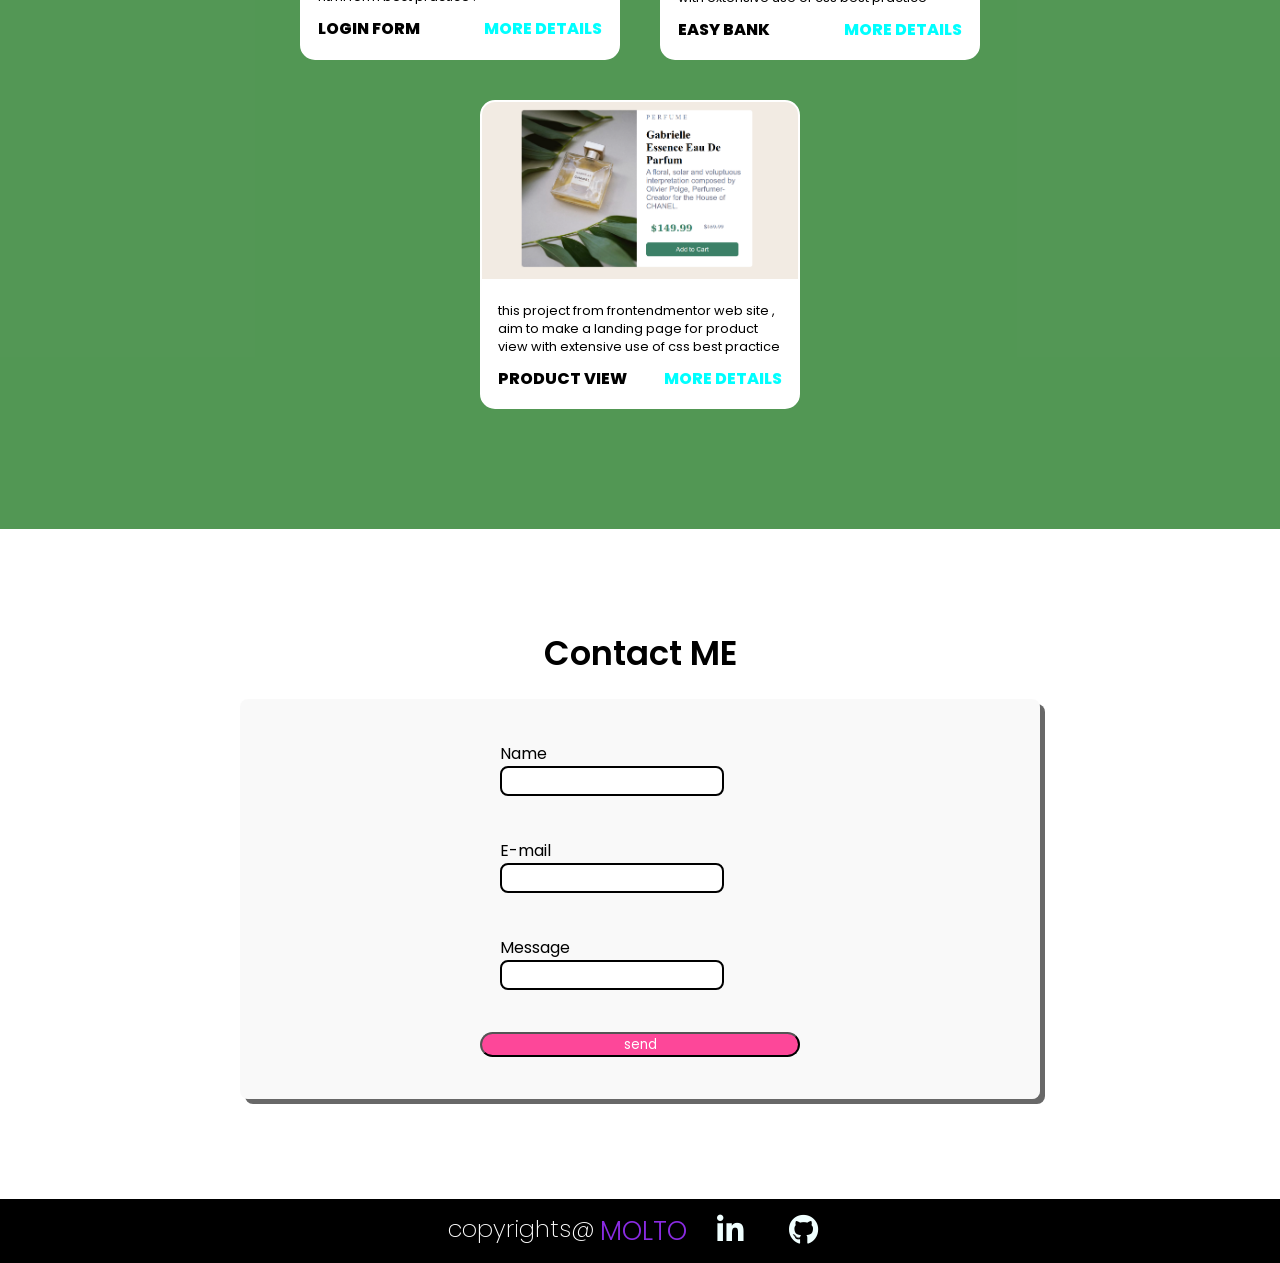
==== commit 28bae2c4: "Update index.html edit the LinkedIn link" ====
--- a/index.html
+++ b/index.html
@@ -173,11 +173,11 @@
     <footer class="footer">
         <p class="footer-title">copyrights@ <span> MOLTO</span></p>
         <div class="social-icons">
-            <a href="https://www.linkedin.com/in/abdalhman-mgahed-667ab418a/" target="_blank"><i
+            <a href="https://www.linkedin.com/in/abdo98/" target="_blank"><i
                     class="fab fa-linkedin-in"></i></a>
             <a href="https://github.com/M0lt0" target="_blank"><i class="fab fa-github"></i></a>
         </div>
     </footer>
 </body>
 
-</html>+</html>
--- a/style.css
+++ b/style.css
@@ -60,7 +60,7 @@
   background-size: cover;
   background-repeat: no-repeat;
   z-index: -10;
-  margin-top: 96px;
+  margin-top: 91px;
 }
 .main {
   width: 100%;
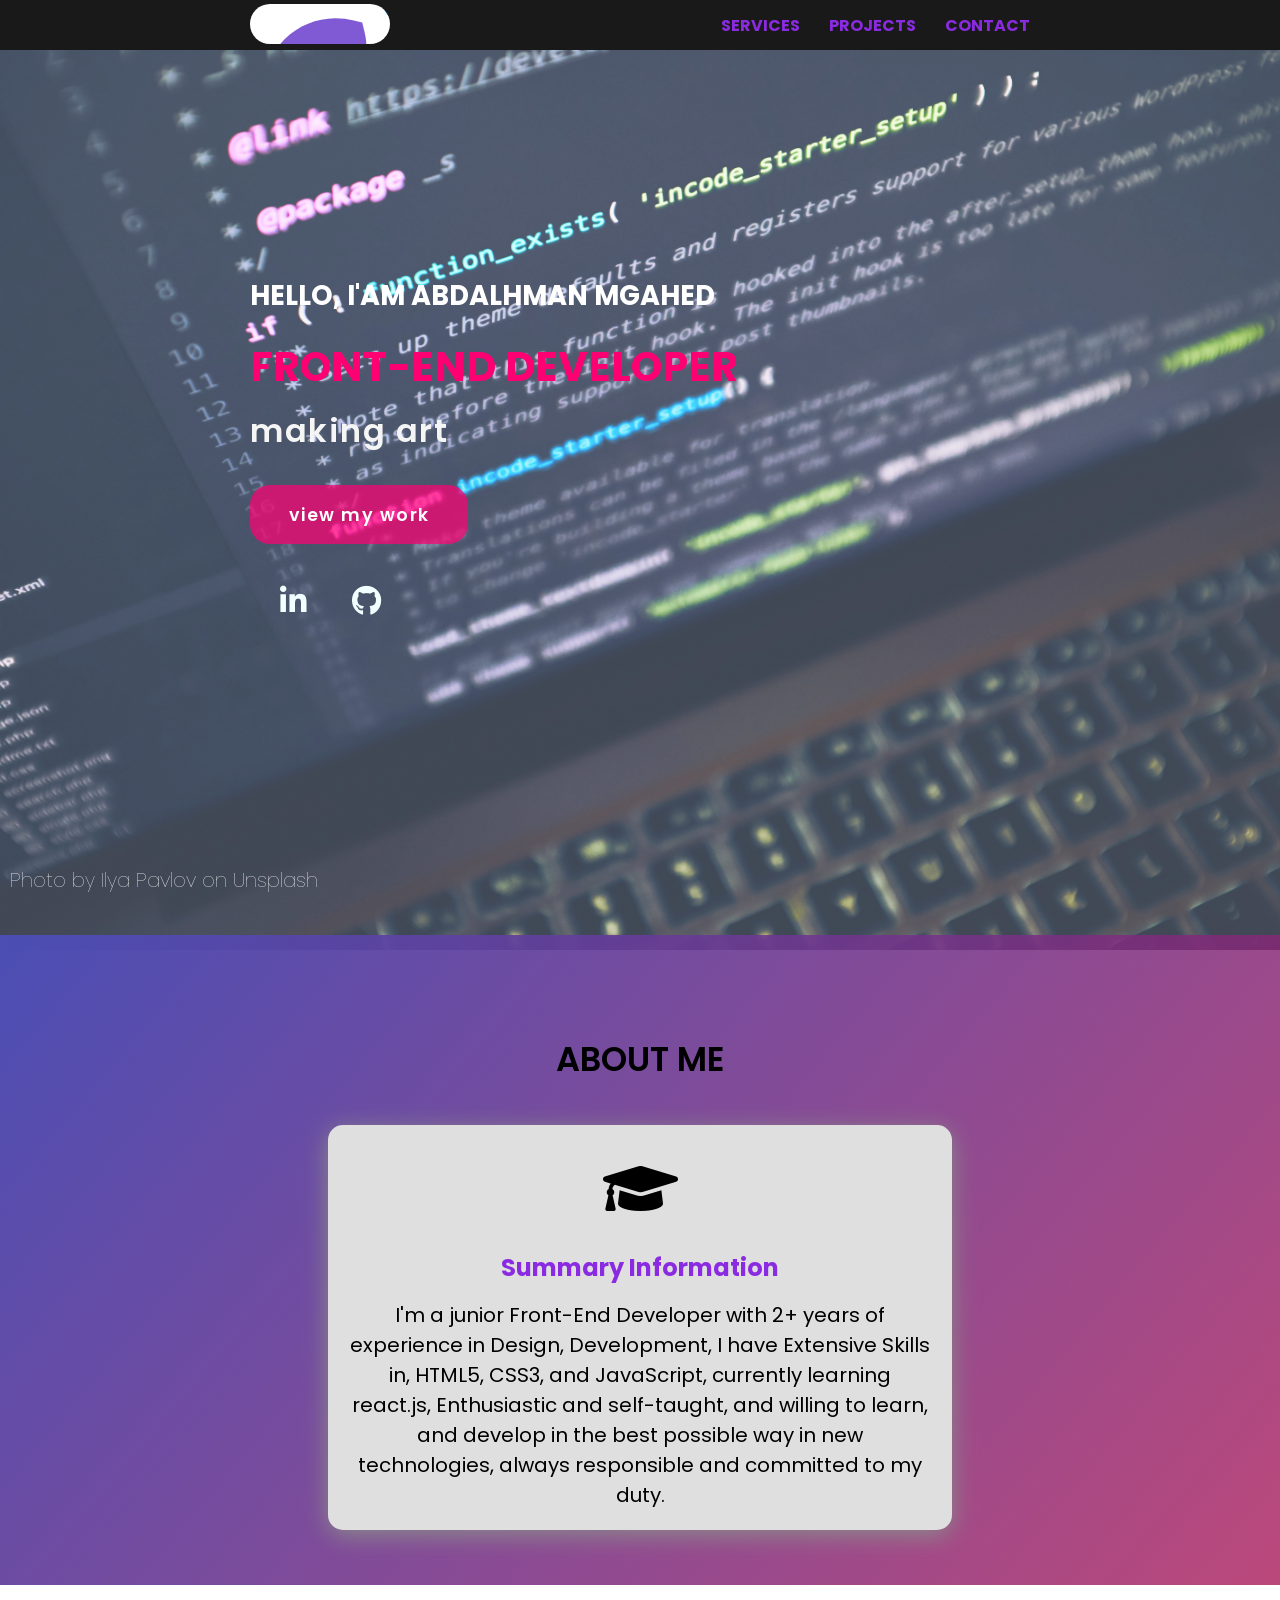
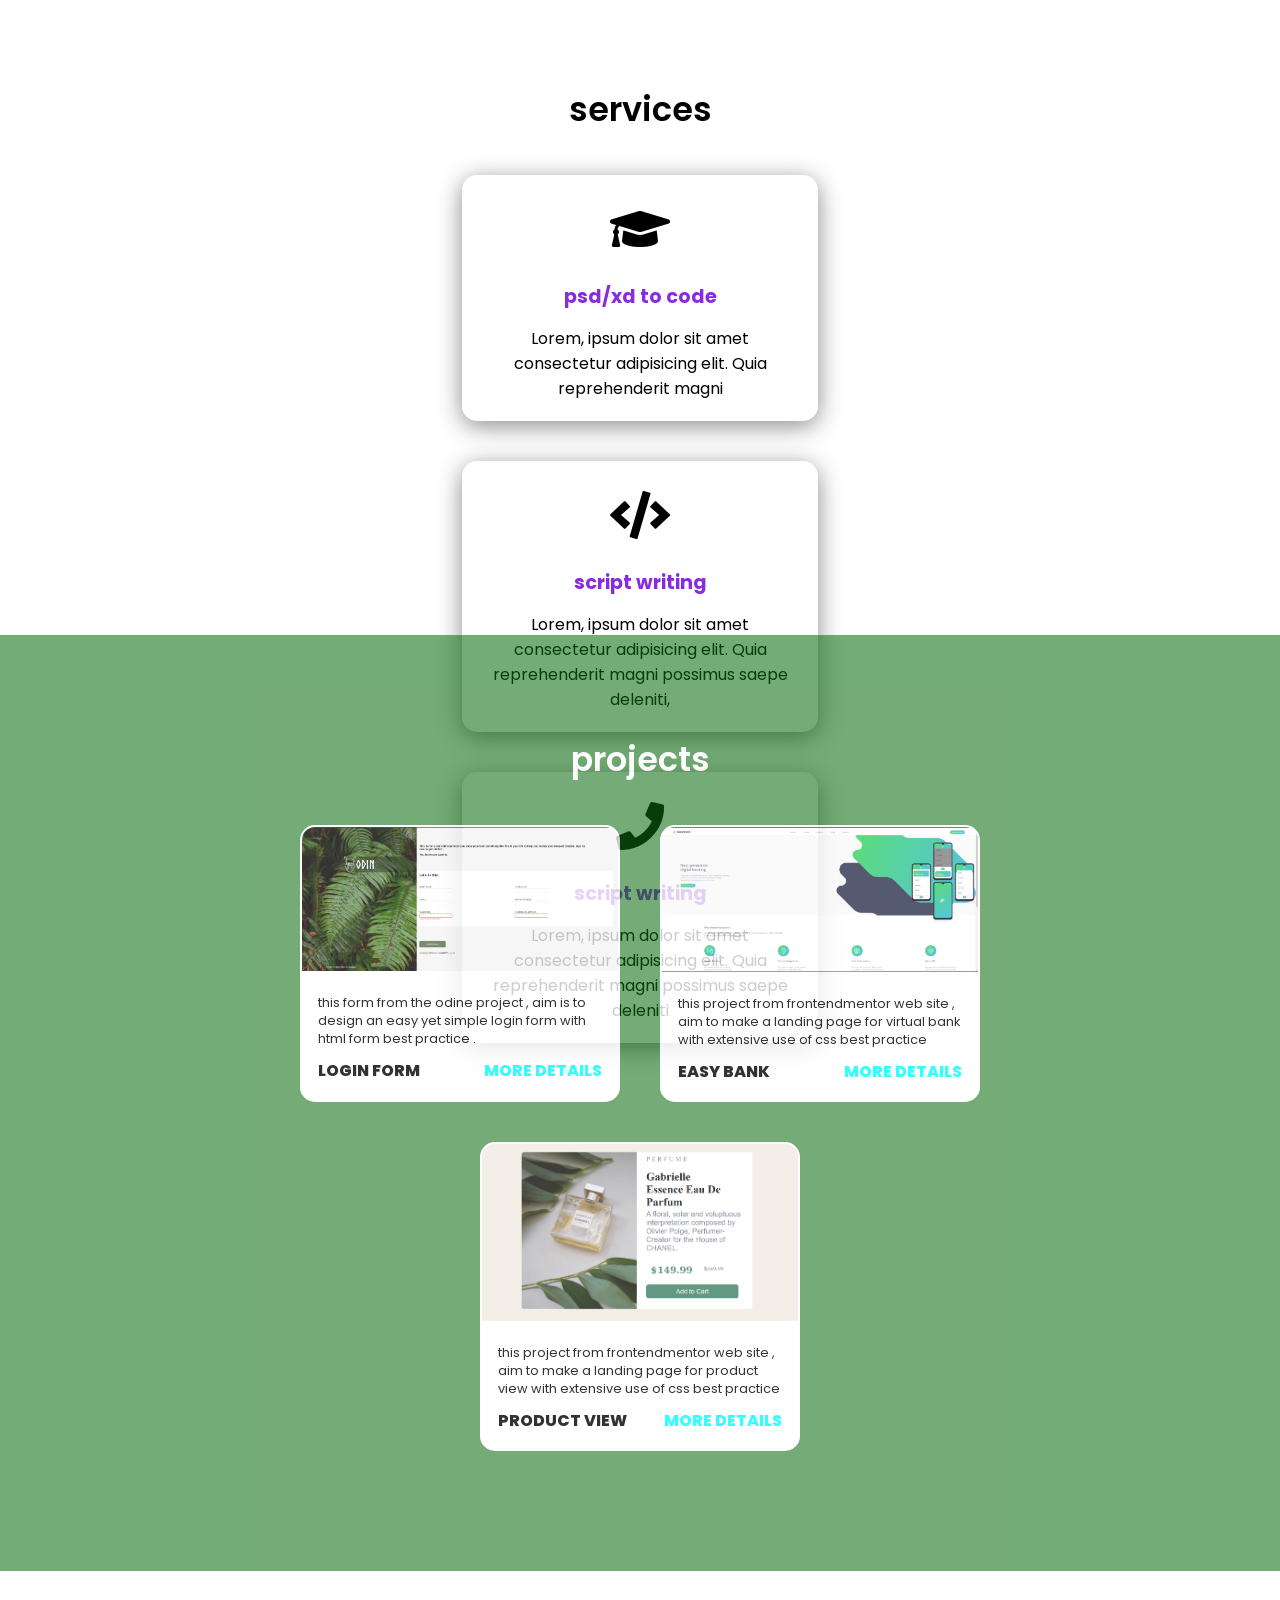
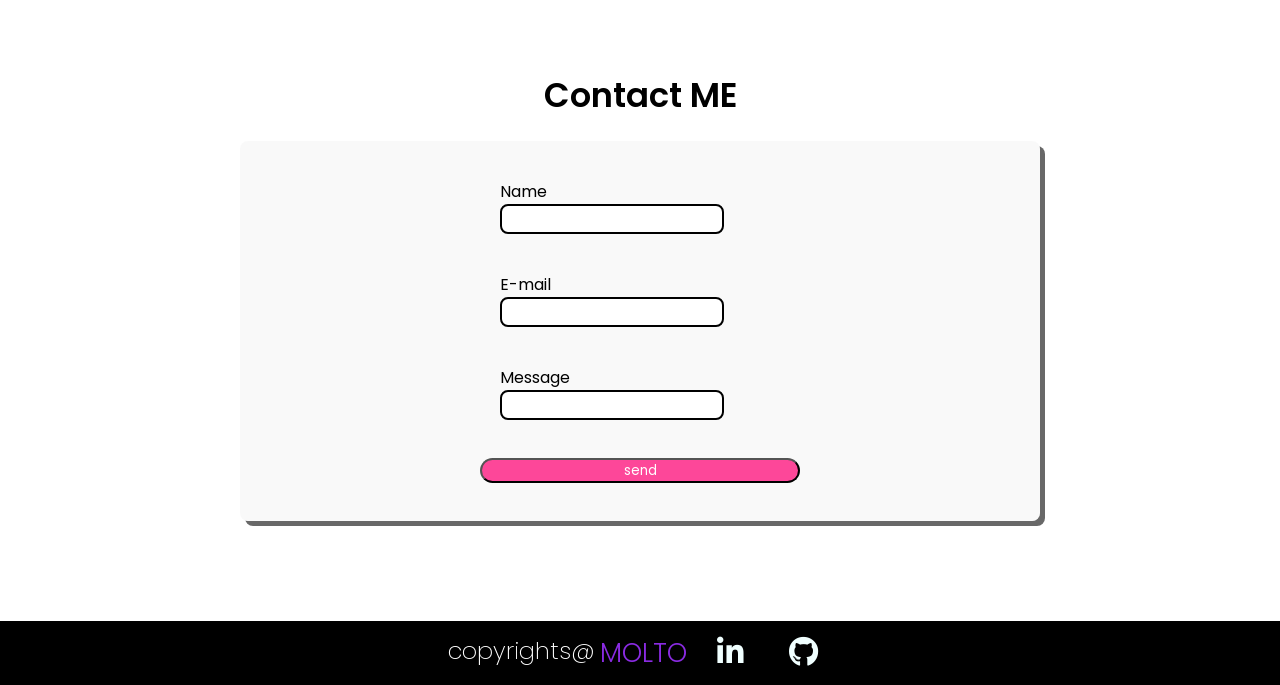
==== commit 84822a30: "some appearance modifications" ====
--- a/index.html
+++ b/index.html
@@ -12,7 +12,7 @@
 
 <body>
     <header>
-        <a href="#" class="logo"><img src="./imgs/Screenshot from 2022-10-23 01-08-07.png" alt=""></a>
+        <a href="#" class="logo"><svg id='patternId' width='100%' height='100%' xmlns='http://www.w3.org/2000/svg'><defs><pattern id='a' patternUnits='userSpaceOnUse' width='50' height='50' patternTransform='scale(6) rotate(0)'><rect x='0' y='0' width='100%' height='100%' fill='hsla(0,0%,100%,1)'/><path d='M14.195 2.37c-3.107.02-6.144 1.23-8.394 3.48-3 3-4.15 7.4-3.1 11.5l.399 1.4 1.4.35c1 .25 2 .4 3 .4 3.15 0 6.201-1.25 8.451-3.5 3-3 4.15-7.4 3.1-11.5l-.35-1.4-1.4-.35a12.187 12.187 0 00-3.106-.38zm21.46 0a12.172 12.172 0 00-3.104.38l-1.4.35-.35 1.4c-1 4.15.15 8.55 3.15 11.5 2.25 2.25 5.35 3.5 8.45 3.5 1 0 2-.15 3-.4l1.4-.35.35-1.4c1.05-4.1-.1-8.5-3.1-11.5-2.25-2.25-5.289-3.46-8.397-3.48zm-28 28.1a12.173 12.173 0 00-3.104.38l-1.4.351L2.8 32.6c-1.05 4.1.1 8.5 3.1 11.5 2.25 2.25 5.349 3.5 8.449 3.5 1 0 2-.149 3-.399l1.4-.351.35-1.399c1.05-4.1-.1-8.5-3.1-11.5-2.213-2.25-5.24-3.46-8.346-3.48zm34.69 0c-3.107.022-6.144 1.231-8.394 3.481-3 3-4.151 7.4-3.101 11.5l.351 1.399 1.399.351c1 .25 2 .399 3 .399 3.15 0 6.2-1.25 8.45-3.5 3-3 4.15-7.4 3.1-11.5l-.3-1.399-1.399-.351a12.184 12.184 0 00-3.105-.38z'  stroke-width='1' stroke='none' fill='hsla(258.5,59.4%,59.4%,1)'/><path class='st18' d='M19.85 19.85c-2.4 2.4-5.35 4.15-8.5 5.1 3.15 1 6.1 2.7 8.5 5.1 2.4 2.4 4.15 5.35 5.1 8.55 1-3.15 2.7-6.1 5.1-8.55 2.4-2.4 5.35-4.15 8.5-5.1-3.15-1-6.1-2.7-8.5-5.1a20.27 20.27 0 01-5.1-8.55c-.95 3.2-2.65 6.15-5.1 8.55z'  stroke-width='1' stroke='none' fill='hsla(339.6,82.2%,51.6%,1)'/><path d='M22.25 0A2.75 2.75 0 0025 2.75 2.75 2.75 0 0027.75 0zM0 22.25v5.5A2.75 2.75 0 002.75 25 2.75 2.75 0 000 22.25zm50 0A2.75 2.75 0 0047.25 25 2.75 2.75 0 0050 27.75zm-25 25A2.75 2.75 0 0022.25 50h5.5A2.75 2.75 0 0025 47.25z'  stroke-width='1' stroke='none' fill='hsla(198.7,97.6%,48.4%,1)'/></pattern></defs><rect width='800%' height='800%' transform='translate(0,0)' fill='url(#a)'/></svg></a>
         <nav class="navigation">
             <a href="#services">Services</a>
             <a href="#projects">Projects</a>
--- a/style.css
+++ b/style.css
@@ -1,13 +1,21 @@
 @import url("https://fonts.googleapis.com/css2?family=Poppins:ital,wght@0,100;0,200;0,300;0,400;0,500;0,600;0,700;0,800;0,900;1,100;1,200;1,300;1,400;1,500;1,600;1,700;1,800;1,900&display=swap");
+
 * {
   font-family: "Poppins", sans-serif;
   padding: 0;
   margin: 0;
   box-sizing: border-box;
   scroll-behavior: smooth;
-}
+
+}
+
+.body {
+  width: 100vw;
+}
+
+
 header {
-  background-color: rgba(0, 0, 0, 0.554);
+  background-color: rgba(0, 0, 0, 0.90);
   width: 100%;
   position: fixed;
   z-index: 1000;
@@ -16,27 +24,25 @@
   align-items: center;
   padding: 15px 250px;
   margin-top: 0px;
-}
-
-.logo img {
+  max-height: 50px;
+}
+
+.logo svg {
   text-decoration: none;
   color: rgb(115, 8, 216);
-  text-transform: uppercase;
-  font-weight: 700;
   font-size: 1.9em;
-  font-family: "Poppins" serif;
-}
-.logo img {
-  width: 60px;
-  height: 60px;
+  width: 140px;
+  max-height: 40px;
   border-radius: 50px;
-}
+  margin-top: 4px;
+}
+
 .navigation a {
   text-decoration: none;
   color: blueviolet;
   text-transform: uppercase;
   font-weight: 700;
-  font-size: 1.5em;
+  font-size: 1em;
   padding-left: 25px;
 }
 
@@ -47,21 +53,23 @@
 section {
   padding: 100px 250px;
 }
+
 .main::before {
   content: "";
   display: block;
   position: absolute;
   left: 0;
-  top: 0;
+  top: -41px;
   width: 100%;
   height: 100%;
   background: url(./imgs/luca-bravo-XJXWbfSo2f0-unsplash.jpg);
-  opacity: 0.65;
+  opacity: 0.75;
   background-size: cover;
   background-repeat: no-repeat;
   z-index: -10;
   margin-top: 91px;
 }
+
 .main {
   width: 100%;
   min-height: 100vh;
@@ -77,6 +85,7 @@
   font-weight: 700;
   text-transform: uppercase;
 }
+
 .main h2 span {
   display: inline-block;
   margin-top: 19px;
@@ -85,6 +94,7 @@
   font-size: 1.5em;
   font-family: "Poppins" serif;
 }
+
 .main h3 {
   color: whitesmoke;
   font-size: 2em;
@@ -107,11 +117,13 @@
   padding: 0.9375em 2.1875em;
   transition: 0.9s ease;
 }
+
 .main-botn:hover {
   background-color: rgba(255, 255, 255, 0.096);
   transform: scale(1.2);
   color: white;
 }
+
 .shout-out {
   display: block;
   color: white;
@@ -122,10 +134,12 @@
   font-family: "Poppins" serif;
   font-weight: 100;
 }
+
 .shout-out a {
   color: white;
   text-decoration: none;
 }
+
 .social-icons {
   display: flex;
   align-items: center;
@@ -133,6 +147,7 @@
   gap: 30px;
   margin-left: 30px;
 }
+
 .social-icons a {
   color: azure;
   font-size: 1.9em;
@@ -153,6 +168,10 @@
   justify-content: center;
   flex-direction: row;
   flex-wrap: wrap;
+}
+
+.cards {
+  height: 650px;
 }
 
 .card {
@@ -168,19 +187,21 @@
   transition-duration: 0.7s;
   flex-direction: column;
 }
+
 .wide {
   width: 80%;
   height: 60%;
   background-color: rgb(223, 223, 223);
   font-size: 20px;
 }
+
 .special {
-  background-image: linear-gradient(
-    310deg,
-    rgb(166 17 83 / 77%),
-    rgb(75 78 180)
-  );
-}
+  background-image: linear-gradient(310deg,
+      rgb(166 17 83 / 77%),
+      rgb(75 78 180));
+  margin-top: 35px;
+}
+
 .card img {
   height: 80%;
 }
@@ -188,12 +209,14 @@
 .card:hover {
   transform: scale(1.22);
 }
+
 .icon {
   color: black;
   font-size: 3em;
   font-weight: 100;
   text-align: center;
 }
+
 .info {
   text-align: center;
 }
@@ -207,7 +230,9 @@
 
 .projects {
   background-color: #0c6d0fb5;
-}
+  opacity: 0.80;
+}
+
 .projects .title {
   font-size: 2.1em;
   color: white;
@@ -228,15 +253,19 @@
   margin: 20px;
   transition: 0.7s ease;
 }
+
 .projects-card:hover {
   transform: scale(1.17);
 }
+
 .projects-card:hover .projects-img {
   opacity: 0.7;
 }
+
 .projects-img img {
   width: 100%;
 }
+
 .projects-info {
   padding: 1em;
 }
@@ -258,15 +287,18 @@
   text-decoration: none;
   color: aqua;
 }
+
 .more-details:hover {
   color: azure;
 }
+
 #contact {
   display: flex;
   flex-direction: column;
   align-items: center;
   justify-content: center;
 }
+
 .contact .card {
   display: flex;
   justify-content: center;
@@ -284,6 +316,7 @@
 .contact .info p {
   font-size: 1.7em;
 }
+
 .form-decorator {
   display: flex;
   width: 800px;
@@ -294,6 +327,7 @@
   justify-content: space-evenly;
   box-shadow: 5px 5px #686868;
 }
+
 .form-decorator input {
   height: 30px;
   width: 80%;
@@ -301,10 +335,12 @@
   border: 2px solid black;
   padding: 5px 10px;
 }
+
 .form-decorator input:focus {
   outline: none;
   border: 3px solid red;
 }
+
 .form-decorator button {
   width: 40%;
   height: 25px;
@@ -313,6 +349,7 @@
   background-color: rgba(255, 0, 115, 0.712);
   cursor: pointer;
 }
+
 form {
   display: flex;
   width: 100%;
@@ -321,6 +358,7 @@
   align-items: center;
   justify-content: space-evenly;
 }
+
 .footer {
   background-color: black;
   color: white;
@@ -332,6 +370,7 @@
   justify-content: center;
   align-items: center;
 }
+
 .footer-title {
   color: white;
   font-size: 1.5em;
@@ -346,13 +385,16 @@
   font-weight: 300;
   margin-left: 5px;
 }
+
 :target {
   scroll-margin-top: 90px;
 }
+
 @media (max-width: 1023px) {
   :target {
     scroll-margin-top: 90px;
   }
+
   header {
     padding: 12px 20px;
   }
@@ -387,6 +429,7 @@
   :target {
     scroll-margin-top: 90px;
   }
+
   body {
     font-size: 12px;
   }
@@ -404,7 +447,8 @@
   body {
     font-size: 10px;
   }
+
   .card a {
     text-decoration: none;
   }
-}
+}
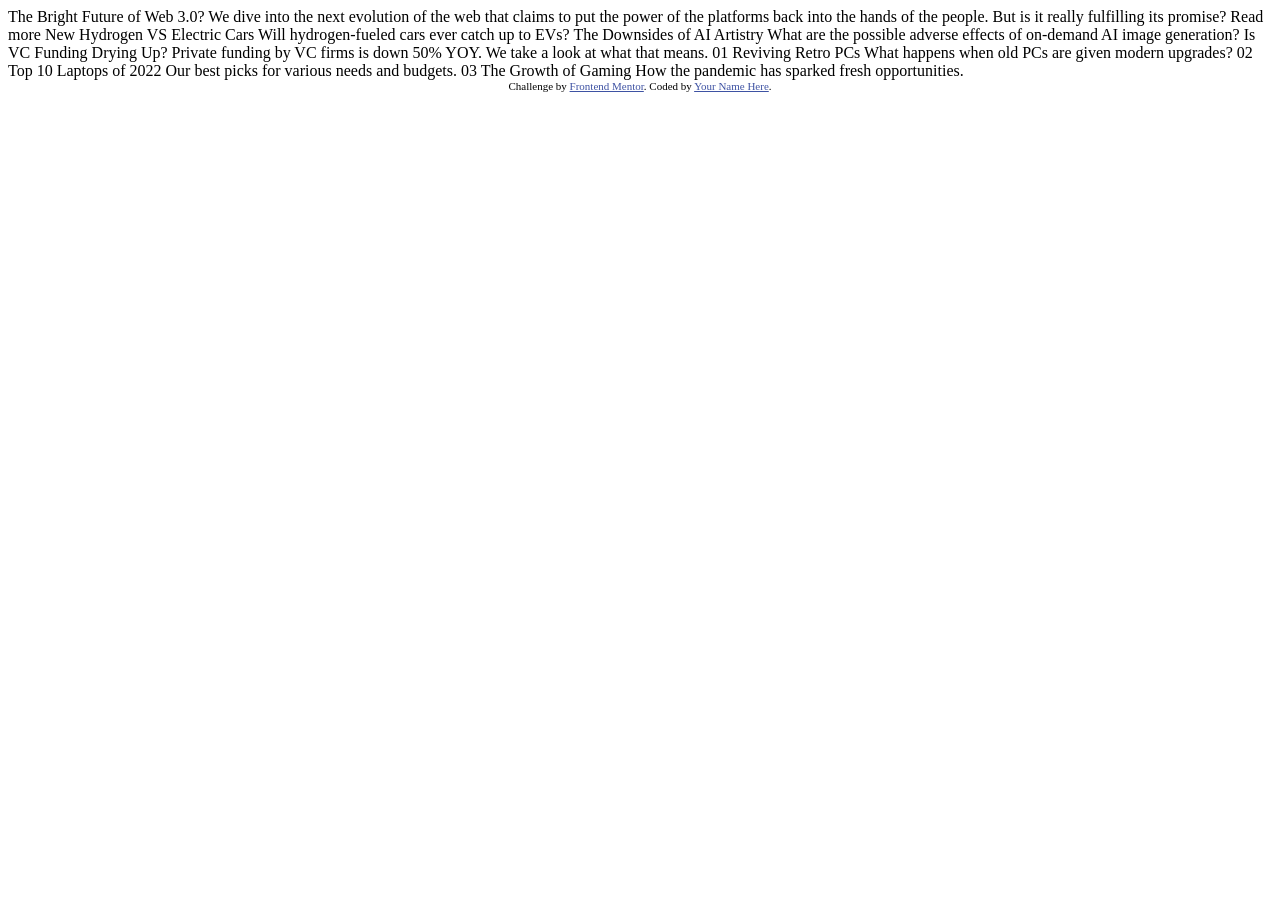
==== commit 1638cbd8: "header and styles" ====
--- a/index.html
+++ b/index.html
@@ -2,182 +2,66 @@
 <html lang="en">
 
 <head>
-    <link rel="stylesheet" href="https://cdnjs.cloudflare.com/ajax/libs/font-awesome/5.15.4/css/all.min.css" />
-    <link rel="stylesheet" href="style.css" />
-    <meta charset="UTF-8" />
-    <meta http-equiv="X-UA-Compatible" content="IE=edge" />
-    <meta name="viewport" content="width=device-width, initial-scale=1.0" />
-    <title>molto</title>
+  <meta charset="UTF-8">
+  <meta name="viewport" content="width=device-width, initial-scale=1.0">
+  <!-- displays site properly based on user's device -->
+
+  <link rel="icon" type="image/png" sizes="32x32" href="./assets/images/favicon-32x32.png">
+
+  <title>Frontend Mentor | News homepage</title>
+
+  <!-- Feel free to remove these styles or customise in your own stylesheet 👍 -->
+  <style>
+    .attribution {
+      font-size: 11px;
+      text-align: center;
+    }
+
+    .attribution a {
+      color: hsl(228, 45%, 44%);
+    }
+  </style>
 </head>
 
 <body>
-    <header>
-        <a href="#" class="logo"><svg id='patternId' width='100%' height='100%' xmlns='http://www.w3.org/2000/svg'><defs><pattern id='a' patternUnits='userSpaceOnUse' width='50' height='50' patternTransform='scale(6) rotate(0)'><rect x='0' y='0' width='100%' height='100%' fill='hsla(0,0%,100%,1)'/><path d='M14.195 2.37c-3.107.02-6.144 1.23-8.394 3.48-3 3-4.15 7.4-3.1 11.5l.399 1.4 1.4.35c1 .25 2 .4 3 .4 3.15 0 6.201-1.25 8.451-3.5 3-3 4.15-7.4 3.1-11.5l-.35-1.4-1.4-.35a12.187 12.187 0 00-3.106-.38zm21.46 0a12.172 12.172 0 00-3.104.38l-1.4.35-.35 1.4c-1 4.15.15 8.55 3.15 11.5 2.25 2.25 5.35 3.5 8.45 3.5 1 0 2-.15 3-.4l1.4-.35.35-1.4c1.05-4.1-.1-8.5-3.1-11.5-2.25-2.25-5.289-3.46-8.397-3.48zm-28 28.1a12.173 12.173 0 00-3.104.38l-1.4.351L2.8 32.6c-1.05 4.1.1 8.5 3.1 11.5 2.25 2.25 5.349 3.5 8.449 3.5 1 0 2-.149 3-.399l1.4-.351.35-1.399c1.05-4.1-.1-8.5-3.1-11.5-2.213-2.25-5.24-3.46-8.346-3.48zm34.69 0c-3.107.022-6.144 1.231-8.394 3.481-3 3-4.151 7.4-3.101 11.5l.351 1.399 1.399.351c1 .25 2 .399 3 .399 3.15 0 6.2-1.25 8.45-3.5 3-3 4.15-7.4 3.1-11.5l-.3-1.399-1.399-.351a12.184 12.184 0 00-3.105-.38z'  stroke-width='1' stroke='none' fill='hsla(258.5,59.4%,59.4%,1)'/><path class='st18' d='M19.85 19.85c-2.4 2.4-5.35 4.15-8.5 5.1 3.15 1 6.1 2.7 8.5 5.1 2.4 2.4 4.15 5.35 5.1 8.55 1-3.15 2.7-6.1 5.1-8.55 2.4-2.4 5.35-4.15 8.5-5.1-3.15-1-6.1-2.7-8.5-5.1a20.27 20.27 0 01-5.1-8.55c-.95 3.2-2.65 6.15-5.1 8.55z'  stroke-width='1' stroke='none' fill='hsla(339.6,82.2%,51.6%,1)'/><path d='M22.25 0A2.75 2.75 0 0025 2.75 2.75 2.75 0 0027.75 0zM0 22.25v5.5A2.75 2.75 0 002.75 25 2.75 2.75 0 000 22.25zm50 0A2.75 2.75 0 0047.25 25 2.75 2.75 0 0050 27.75zm-25 25A2.75 2.75 0 0022.25 50h5.5A2.75 2.75 0 0025 47.25z'  stroke-width='1' stroke='none' fill='hsla(198.7,97.6%,48.4%,1)'/></pattern></defs><rect width='800%' height='800%' transform='translate(0,0)' fill='url(#a)'/></svg></a>
-        <nav class="navigation">
-            <a href="#services">Services</a>
-            <a href="#projects">Projects</a>
-            <a href="#contact">Contact</a>
-        </nav>
-    </header>
-    <section class="main">
-        <div>
-            <h2>hello, I'am Abdalhman Mgahed<br /><span>front-end developer</span></h2>
-            <h3>making art</h3>
-            <a href="#projects" class="main-botn">view my work</a>
-            <div class="social-icons">
-                <a href="https://www.linkedin.com/in/abdalhman-mgahed-667ab418a/" target="_blank"><i
-                        class="fab fa-linkedin-in"></i></a>
-                <a href="https://github.com/M0lt0" target="_blank"><i class="fab fa-github"></i></a>
-            </div>
-        </div>
-        <div class="shout-out">
-            Photo by <a
-                href="https://unsplash.com/@ilyapavlov?utm_source=unsplash&utm_medium=referral&utm_content=creditCopyText">Ilya
-                Pavlov</a> on <a
-                href="https://unsplash.com/s/photos/computer?utm_source=unsplash&utm_medium=referral&utm_content=creditCopyText">Unsplash</a>
 
-        </div>
-    </section>
-    <section class="cards special">
-        <h2 class="title">ABOUT ME</h2>
-        <div class="content">
-            <div class="card wide">
-                <div class="icon"><i class="fas fa-graduation-cap"></i></div>
-                <div class="info">
-                    <h3>Summary Information</h3>
-                    <p>
-                        I'm a junior Front-End Developer with 2+ years of experience in Design, Development, I have
-                        Extensive Skills in, HTML5, CSS3, and JavaScript, currently learning react.js, Enthusiastic and
-                        self-taught, and willing to learn, and develop in the best possible way in new technologies,
-                        always responsible and committed to my duty.
-                </div>
-            </div>
-        </div>
-    </section>
-    <section class="cards" id="services">
-        <h2 class="title">services</h2>
-        <div class="content">
-            <div class="card">
-                <div class="icon"><i class="fas fa-graduation-cap"></i></div>
-                <div class="info">
-                    <h3>psd/xd to code</h3>
-                    <p>
-                        Lorem, ipsum dolor sit amet consectetur adipisicing elit. Quia
-                        reprehenderit magni
-                    </p>
-                </div>
-            </div>
-            <div class="card">
-                <div class="icon">
-                    <i class="fas fa-code"></i>
-                </div>
-                <div class="info">
-                    <h3>script writing</h3>
-                    <p>
-                        Lorem, ipsum dolor sit amet consectetur adipisicing elit. Quia
-                        reprehenderit magni possimus saepe deleniti,
-                    </p>
-                </div>
-            </div>
-            <div class="card">
-                <div class="icon">
-                    <i class="fas fa-phone"></i>
-                </div>
-                <div class="info">
-                    <h3>script writing</h3>
-                    <p>
-                        Lorem, ipsum dolor sit amet consectetur adipisicing elit. Quia
-                        reprehenderit magni possimus saepe deleniti
-                    </p>
-                </div>
-            </div>
-        </div>
-    </section>
-    <section class="projects" id="projects" href="#">
-        <h2 class="title">projects</h2>
-        <div class="content">
-            <div class="projects-card">
-                <div class="projects-img">
-                    <img src="/imgs/Screenshot from 2022-10-10 17-16-13.png" alt="" />
-                    <div class="projects-info">
-                        <p class="projects-category">
-                            this form from the odine project , aim is to design an easy yet simple login form with html
-                            form best practice .
-                        </p>
-                        <strong class="projects-title">
-                            <span class="pro-tit-sp"> login form</span>
-                            <a href="https://m0lt0.github.io/form-practice/Project:%20Sign-Up%20Form/?"
-                                class="more-details" target="_blank">more details</a>
-                        </strong>
-                    </div>
-                </div>
-            </div>
-            <div class="projects-card">
-                <div class="projects-img">
-                    <img src="/imgs/Screenshot .png" alt="" />
-                    <div class="projects-info">
-                        <p class="projects-category">
-                            this project from frontendmentor web site , aim to make a landing page for virtual bank
-                            with extensive use of css best practice
 
-                        </p>
-                        <strong class="projects-title">
-                            <span class="pro-tit-sp">easy bank </span>
-                            <a href="https://m0lt0.github.io/easybank-landing-page/" class="more-details"
-                                target="_blank">more
-                                details</a>
-                        </strong>
-                    </div>
-                </div>
-            </div>
-            <div class="projects-card">
-                <div class="projects-img">
-                    <img src="/imgs/product .png" alt="" />
-                    <div class="projects-info">
-                        <p class="projects-category">
-                            this project from frontendmentor web site , aim to make a landing page for product view
-                            with extensive use of css best practice
-                        </p>
-                        <strong class="projects-title">
-                            <span class="pro-tit-sp">product view </span>
-                            <a href="https://m0lt0.github.io/simple-product-preview/" class="more-details"
-                                target="_blank">more
-                                details</a>
-                        </strong>
-                    </div>
-                </div>
-            </div>
-        </div>
-    </section>
-    <section class="cards" id="contact">
-        <h2 class="title">Contact ME</h2>
-        <div class="form-decorator">
-            <form action="" id="form">
-                <div>
-                    <legend id="name">Name</legend>
-                    <input type="text" for="name">
-                </div>
-                <div>
-                    <legend id="email">E-mail</legend>
-                    <input type="email" for="email">
-                </div>
-                <div>
-                    <legend>Message</legend>
-                    <input type="text" for="message">
-                </div>
-                <button for="form">send</button>
-            </form>
-        </div>
-    </section>
 
-    <footer class="footer">
-        <p class="footer-title">copyrights@ <span> MOLTO</span></p>
-        <div class="social-icons">
-            <a href="https://www.linkedin.com/in/abdo98/" target="_blank"><i
-                    class="fab fa-linkedin-in"></i></a>
-            <a href="https://github.com/M0lt0" target="_blank"><i class="fab fa-github"></i></a>
-        </div>
-    </footer>
+  The Bright Future of Web 3.0?
+
+  We dive into the next evolution of the web that claims to put the power of the platforms back into the hands of the
+  people.
+  But is it really fulfilling its promise?
+
+  Read more
+
+  New
+
+  Hydrogen VS Electric Cars
+  Will hydrogen-fueled cars ever catch up to EVs?
+
+  The Downsides of AI Artistry
+  What are the possible adverse effects of on-demand AI image generation?
+
+  Is VC Funding Drying Up?
+  Private funding by VC firms is down 50% YOY. We take a look at what that means.
+
+  01
+  Reviving Retro PCs
+  What happens when old PCs are given modern upgrades?
+
+  02
+  Top 10 Laptops of 2022
+  Our best picks for various needs and budgets.
+
+  03
+  The Growth of Gaming
+  How the pandemic has sparked fresh opportunities.
+
+  <div class="attribution">
+    Challenge by <a href="https://www.frontendmentor.io?ref=challenge" target="_blank">Frontend Mentor</a>.
+    Coded by <a href="#">Your Name Here</a>.
+  </div>
 </body>
 
-</html>
+</html>
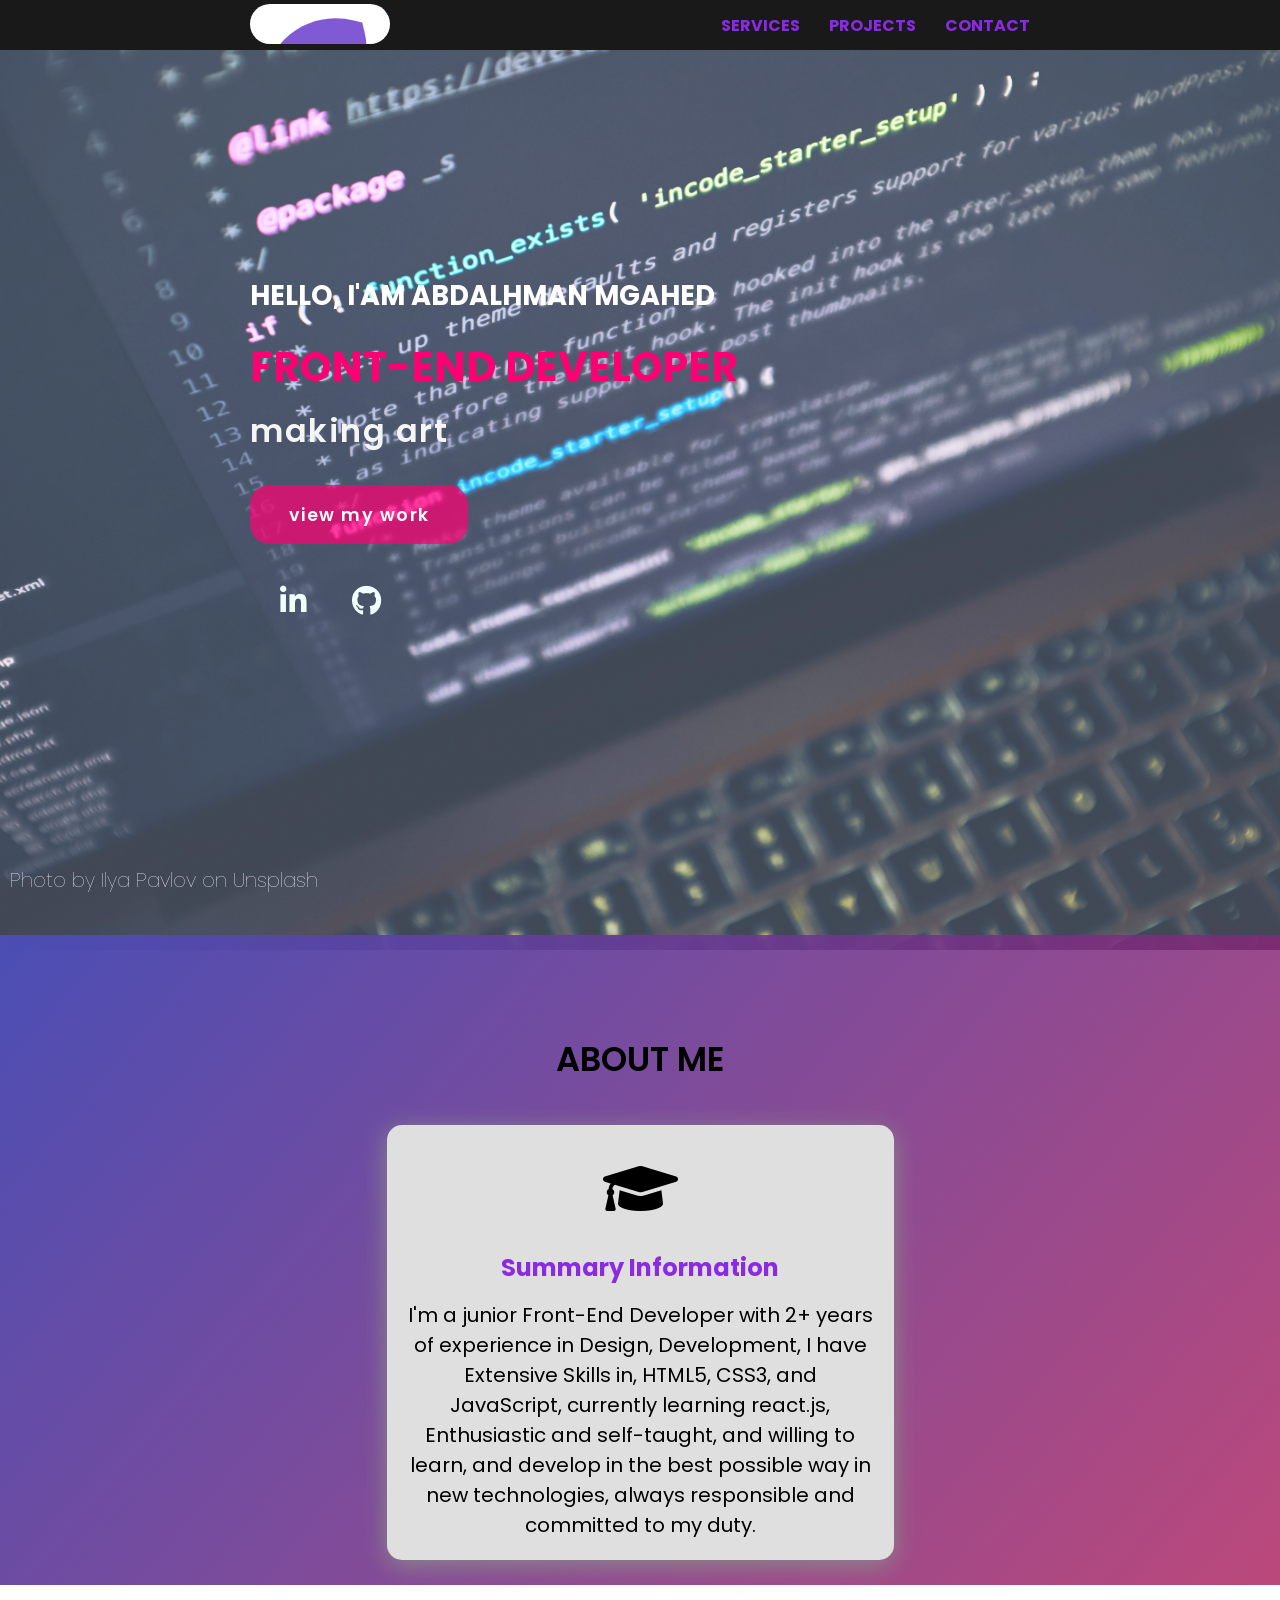
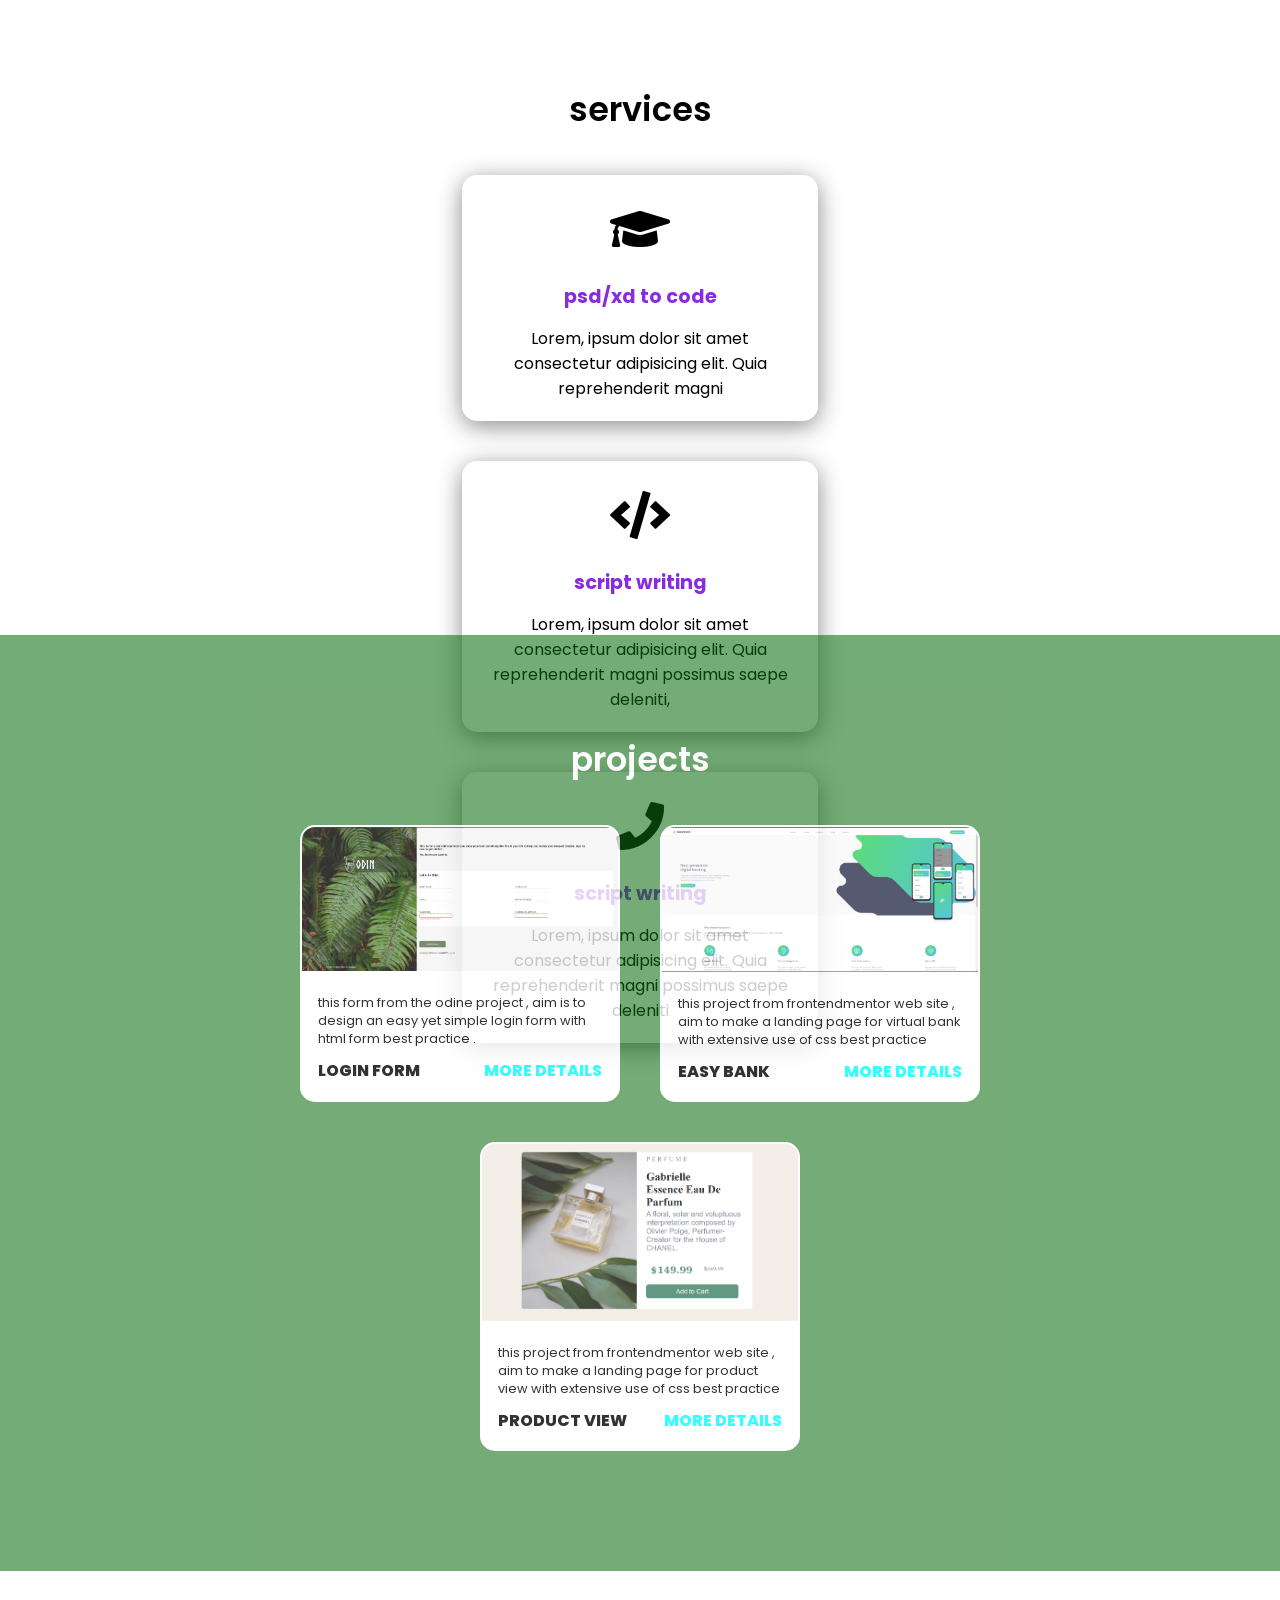
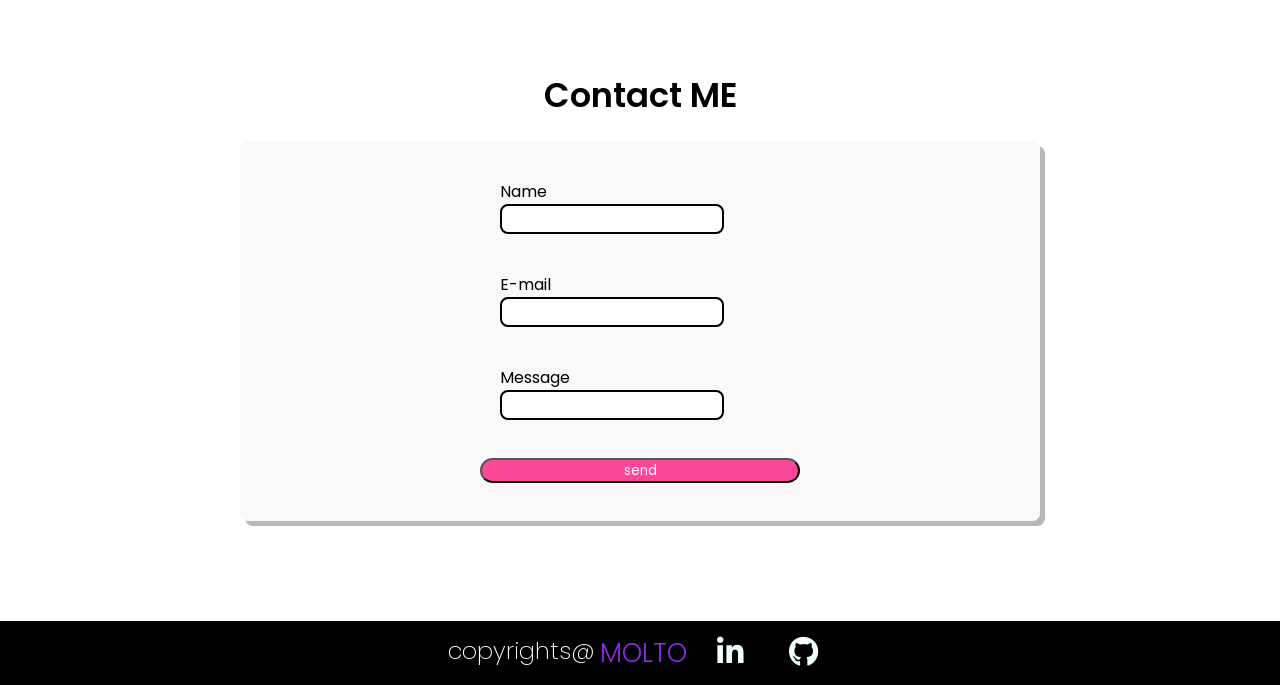
==== commit cea0ef6f: "last version" ====
--- a/index.html
+++ b/index.html
@@ -2,66 +2,182 @@
 <html lang="en">
 
 <head>
-  <meta charset="UTF-8">
-  <meta name="viewport" content="width=device-width, initial-scale=1.0">
-  <!-- displays site properly based on user's device -->
-
-  <link rel="icon" type="image/png" sizes="32x32" href="./assets/images/favicon-32x32.png">
-
-  <title>Frontend Mentor | News homepage</title>
-
-  <!-- Feel free to remove these styles or customise in your own stylesheet 👍 -->
-  <style>
-    .attribution {
-      font-size: 11px;
-      text-align: center;
-    }
-
-    .attribution a {
-      color: hsl(228, 45%, 44%);
-    }
-  </style>
+    <link rel="stylesheet" href="https://cdnjs.cloudflare.com/ajax/libs/font-awesome/5.15.4/css/all.min.css" />
+    <link rel="stylesheet" href="style.css" />
+    <meta charset="UTF-8" />
+    <meta http-equiv="X-UA-Compatible" content="IE=edge" />
+    <meta name="viewport" content="width=device-width, initial-scale=1.0" />
+    <title>molto</title>
 </head>
 
 <body>
+    <header>
+        <a href="#" class="logo"><svg id='patternId' width='100%' height='100%' xmlns='http://www.w3.org/2000/svg'><defs><pattern id='a' patternUnits='userSpaceOnUse' width='50' height='50' patternTransform='scale(6) rotate(0)'><rect x='0' y='0' width='100%' height='100%' fill='hsla(0,0%,100%,1)'/><path d='M14.195 2.37c-3.107.02-6.144 1.23-8.394 3.48-3 3-4.15 7.4-3.1 11.5l.399 1.4 1.4.35c1 .25 2 .4 3 .4 3.15 0 6.201-1.25 8.451-3.5 3-3 4.15-7.4 3.1-11.5l-.35-1.4-1.4-.35a12.187 12.187 0 00-3.106-.38zm21.46 0a12.172 12.172 0 00-3.104.38l-1.4.35-.35 1.4c-1 4.15.15 8.55 3.15 11.5 2.25 2.25 5.35 3.5 8.45 3.5 1 0 2-.15 3-.4l1.4-.35.35-1.4c1.05-4.1-.1-8.5-3.1-11.5-2.25-2.25-5.289-3.46-8.397-3.48zm-28 28.1a12.173 12.173 0 00-3.104.38l-1.4.351L2.8 32.6c-1.05 4.1.1 8.5 3.1 11.5 2.25 2.25 5.349 3.5 8.449 3.5 1 0 2-.149 3-.399l1.4-.351.35-1.399c1.05-4.1-.1-8.5-3.1-11.5-2.213-2.25-5.24-3.46-8.346-3.48zm34.69 0c-3.107.022-6.144 1.231-8.394 3.481-3 3-4.151 7.4-3.101 11.5l.351 1.399 1.399.351c1 .25 2 .399 3 .399 3.15 0 6.2-1.25 8.45-3.5 3-3 4.15-7.4 3.1-11.5l-.3-1.399-1.399-.351a12.184 12.184 0 00-3.105-.38z'  stroke-width='1' stroke='none' fill='hsla(258.5,59.4%,59.4%,1)'/><path class='st18' d='M19.85 19.85c-2.4 2.4-5.35 4.15-8.5 5.1 3.15 1 6.1 2.7 8.5 5.1 2.4 2.4 4.15 5.35 5.1 8.55 1-3.15 2.7-6.1 5.1-8.55 2.4-2.4 5.35-4.15 8.5-5.1-3.15-1-6.1-2.7-8.5-5.1a20.27 20.27 0 01-5.1-8.55c-.95 3.2-2.65 6.15-5.1 8.55z'  stroke-width='1' stroke='none' fill='hsla(339.6,82.2%,51.6%,1)'/><path d='M22.25 0A2.75 2.75 0 0025 2.75 2.75 2.75 0 0027.75 0zM0 22.25v5.5A2.75 2.75 0 002.75 25 2.75 2.75 0 000 22.25zm50 0A2.75 2.75 0 0047.25 25 2.75 2.75 0 0050 27.75zm-25 25A2.75 2.75 0 0022.25 50h5.5A2.75 2.75 0 0025 47.25z'  stroke-width='1' stroke='none' fill='hsla(198.7,97.6%,48.4%,1)'/></pattern></defs><rect width='800%' height='800%' transform='translate(0,0)' fill='url(#a)'/></svg></a>
+        <nav class="navigation">
+            <a href="#services">Services</a>
+            <a href="#projects">Projects</a>
+            <a href="#contact">Contact</a>
+        </nav>
+    </header>
+    <section class="main">
+        <div>
+            <h2>hello, I'am Abdalhman Mgahed<br /><span>front-end developer</span></h2>
+            <h3>making art</h3>
+            <a href="#projects" class="main-botn">view my work</a>
+            <div class="social-icons">
+                <a href="https://www.linkedin.com/in/abdalhman-mgahed-667ab418a/" target="_blank"><i
+                        class="fab fa-linkedin-in"></i></a>
+                <a href="https://github.com/M0lt0" target="_blank"><i class="fab fa-github"></i></a>
+            </div>
+        </div>
+        <div class="shout-out">
+            Photo by <a
+                href="https://unsplash.com/@ilyapavlov?utm_source=unsplash&utm_medium=referral&utm_content=creditCopyText">Ilya
+                Pavlov</a> on <a
+                href="https://unsplash.com/s/photos/computer?utm_source=unsplash&utm_medium=referral&utm_content=creditCopyText">Unsplash</a>
 
+        </div>
+    </section>
+    <section class="cards special">
+        <h2 class="title">ABOUT ME</h2>
+        <div class="content">
+            <div class="card wide">
+                <div class="icon"><i class="fas fa-graduation-cap"></i></div>
+                <div class="info">
+                    <h3>Summary Information</h3>
+                    <p>
+                        I'm a junior Front-End Developer with 2+ years of experience in Design, Development, I have
+                        Extensive Skills in, HTML5, CSS3, and JavaScript, currently learning react.js, Enthusiastic and
+                        self-taught, and willing to learn, and develop in the best possible way in new technologies,
+                        always responsible and committed to my duty.
+                </div>
+            </div>
+        </div>
+    </section>
+    <section class="cards" id="services">
+        <h2 class="title">services</h2>
+        <div class="content">
+            <div class="card">
+                <div class="icon"><i class="fas fa-graduation-cap"></i></div>
+                <div class="info">
+                    <h3>psd/xd to code</h3>
+                    <p>
+                        Lorem, ipsum dolor sit amet consectetur adipisicing elit. Quia
+                        reprehenderit magni
+                    </p>
+                </div>
+            </div>
+            <div class="card">
+                <div class="icon">
+                    <i class="fas fa-code"></i>
+                </div>
+                <div class="info">
+                    <h3>script writing</h3>
+                    <p>
+                        Lorem, ipsum dolor sit amet consectetur adipisicing elit. Quia
+                        reprehenderit magni possimus saepe deleniti,
+                    </p>
+                </div>
+            </div>
+            <div class="card">
+                <div class="icon">
+                    <i class="fas fa-phone"></i>
+                </div>
+                <div class="info">
+                    <h3>script writing</h3>
+                    <p>
+                        Lorem, ipsum dolor sit amet consectetur adipisicing elit. Quia
+                        reprehenderit magni possimus saepe deleniti
+                    </p>
+                </div>
+            </div>
+        </div>
+    </section>
+    <section class="projects" id="projects" href="#">
+        <h2 class="title">projects</h2>
+        <div class="content">
+            <div class="projects-card">
+                <div class="projects-img">
+                    <img src="/imgs/Screenshot from 2022-10-10 17-16-13.png" alt="" />
+                    <div class="projects-info">
+                        <p class="projects-category">
+                            this form from the odine project , aim is to design an easy yet simple login form with html
+                            form best practice .
+                        </p>
+                        <strong class="projects-title">
+                            <span class="pro-tit-sp"> login form</span>
+                            <a href="https://m0lt0.github.io/form-practice/Project:%20Sign-Up%20Form/?"
+                                class="more-details" target="_blank">more details</a>
+                        </strong>
+                    </div>
+                </div>
+            </div>
+            <div class="projects-card">
+                <div class="projects-img">
+                    <img src="/imgs/Screenshot .png" alt="" />
+                    <div class="projects-info">
+                        <p class="projects-category">
+                            this project from frontendmentor web site , aim to make a landing page for virtual bank
+                            with extensive use of css best practice
 
+                        </p>
+                        <strong class="projects-title">
+                            <span class="pro-tit-sp">easy bank </span>
+                            <a href="https://m0lt0.github.io/easybank-landing-page/" class="more-details"
+                                target="_blank">more
+                                details</a>
+                        </strong>
+                    </div>
+                </div>
+            </div>
+            <div class="projects-card">
+                <div class="projects-img">
+                    <img src="/imgs/product .png" alt="" />
+                    <div class="projects-info">
+                        <p class="projects-category">
+                            this project from frontendmentor web site , aim to make a landing page for product view
+                            with extensive use of css best practice
+                        </p>
+                        <strong class="projects-title">
+                            <span class="pro-tit-sp">product view </span>
+                            <a href="https://m0lt0.github.io/simple-product-preview/" class="more-details"
+                                target="_blank">more
+                                details</a>
+                        </strong>
+                    </div>
+                </div>
+            </div>
+        </div>
+    </section>
+    <section class="cards" id="contact">
+        <h2 class="title">Contact ME</h2>
+        <div class="form-decorator">
+            <form action="" id="form">
+                <div>
+                    <legend id="name">Name</legend>
+                    <input type="text" for="name">
+                </div>
+                <div>
+                    <legend id="email">E-mail</legend>
+                    <input type="email" for="email">
+                </div>
+                <div>
+                    <legend>Message</legend>
+                    <input type="text" for="message">
+                </div>
+                <button for="form">send</button>
+            </form>
+        </div>
+    </section>
 
-  The Bright Future of Web 3.0?
-
-  We dive into the next evolution of the web that claims to put the power of the platforms back into the hands of the
-  people.
-  But is it really fulfilling its promise?
-
-  Read more
-
-  New
-
-  Hydrogen VS Electric Cars
-  Will hydrogen-fueled cars ever catch up to EVs?
-
-  The Downsides of AI Artistry
-  What are the possible adverse effects of on-demand AI image generation?
-
-  Is VC Funding Drying Up?
-  Private funding by VC firms is down 50% YOY. We take a look at what that means.
-
-  01
-  Reviving Retro PCs
-  What happens when old PCs are given modern upgrades?
-
-  02
-  Top 10 Laptops of 2022
-  Our best picks for various needs and budgets.
-
-  03
-  The Growth of Gaming
-  How the pandemic has sparked fresh opportunities.
-
-  <div class="attribution">
-    Challenge by <a href="https://www.frontendmentor.io?ref=challenge" target="_blank">Frontend Mentor</a>.
-    Coded by <a href="#">Your Name Here</a>.
-  </div>
+    <footer class="footer">
+        <p class="footer-title">copyrights@ <span> MOLTO</span></p>
+        <div class="social-icons">
+            <a href="https://www.linkedin.com/in/abdo98/" target="_blank"><i
+                    class="fab fa-linkedin-in"></i></a>
+            <a href="https://github.com/M0lt0" target="_blank"><i class="fab fa-github"></i></a>
+        </div>
+    </footer>
 </body>
 
-</html>+</html>
--- a/style.css
+++ b/style.css
@@ -0,0 +1,454 @@
+@import url("https://fonts.googleapis.com/css2?family=Poppins:ital,wght@0,100;0,200;0,300;0,400;0,500;0,600;0,700;0,800;0,900;1,100;1,200;1,300;1,400;1,500;1,600;1,700;1,800;1,900&display=swap");
+
+* {
+  font-family: "Poppins", sans-serif;
+  padding: 0;
+  margin: 0;
+  box-sizing: border-box;
+  scroll-behavior: smooth;
+
+}
+
+.body {
+  width: 100vw;
+}
+
+
+header {
+  background-color: rgba(0, 0, 0, 0.90);
+  width: 100%;
+  position: fixed;
+  z-index: 1000;
+  display: flex;
+  justify-content: space-between;
+  align-items: center;
+  padding: 15px 250px;
+  margin-top: 0px;
+  max-height: 50px;
+}
+
+.logo svg {
+  text-decoration: none;
+  color: rgb(115, 8, 216);
+  font-size: 1.9em;
+  width: 140px;
+  max-height: 40px;
+  border-radius: 50px;
+  margin-top: 4px;
+}
+
+.navigation a {
+  text-decoration: none;
+  color: blueviolet;
+  text-transform: uppercase;
+  font-weight: 700;
+  font-size: 1em;
+  padding-left: 25px;
+}
+
+.navigation a:hover {
+  color: rgb(255, 255, 255);
+}
+
+section {
+  padding: 100px 250px;
+}
+
+.main::before {
+  content: "";
+  display: block;
+  position: absolute;
+  left: 0;
+  top: -41px;
+  width: 100%;
+  height: 100%;
+  background: url(./imgs/luca-bravo-XJXWbfSo2f0-unsplash.jpg);
+  opacity: 0.75;
+  background-size: cover;
+  background-repeat: no-repeat;
+  z-index: -10;
+  margin-top: 91px;
+}
+
+.main {
+  width: 100%;
+  min-height: 100vh;
+  display: flex;
+  align-items: center;
+  z-index: 10;
+  /* margin-top: 70px; */
+}
+
+.main h2 {
+  color: white;
+  font-size: 1.7em;
+  font-weight: 700;
+  text-transform: uppercase;
+}
+
+.main h2 span {
+  display: inline-block;
+  margin-top: 19px;
+  color: rgb(255, 0, 115);
+  font-weight: 700;
+  font-size: 1.5em;
+  font-family: "Poppins" serif;
+}
+
+.main h3 {
+  color: whitesmoke;
+  font-size: 2em;
+  font-weight: 600;
+  letter-spacing: 1.5px;
+  margin-top: 10px;
+  margin-bottom: 30px;
+}
+
+.main-botn {
+  color: white;
+  background-color: rgba(255, 0, 115, 0.712);
+  text-decoration: none;
+  font-size: 1.1em;
+  font-weight: 600;
+  display: inline-block;
+  letter-spacing: 1.5px;
+  border-radius: 20px;
+  margin-bottom: 35px;
+  padding: 0.9375em 2.1875em;
+  transition: 0.9s ease;
+}
+
+.main-botn:hover {
+  background-color: rgba(255, 255, 255, 0.096);
+  transform: scale(1.2);
+  color: white;
+}
+
+.shout-out {
+  display: block;
+  color: white;
+  position: absolute;
+  left: 10px;
+  bottom: 5px;
+  font-size: 20px;
+  font-family: "Poppins" serif;
+  font-weight: 100;
+}
+
+.shout-out a {
+  color: white;
+  text-decoration: none;
+}
+
+.social-icons {
+  display: flex;
+  align-items: center;
+  justify-content: start;
+  gap: 30px;
+  margin-left: 30px;
+}
+
+.social-icons a {
+  color: azure;
+  font-size: 1.9em;
+  padding-right: 15px;
+}
+
+.title {
+  display: flex;
+  justify-content: center;
+  color: black;
+  font-size: 2.1em;
+  font-weight: 600;
+  margin-bottom: 20px;
+}
+
+.content {
+  display: flex;
+  justify-content: center;
+  flex-direction: row;
+  flex-wrap: wrap;
+}
+
+.cards {
+  height: 650px;
+}
+
+.card {
+  display: flex;
+  background-color: white;
+  width: 22.2em;
+  box-shadow: 0 5px 25px rgb(139, 139, 139);
+  justify-content: space-around;
+  border-radius: 15px;
+  padding: 20px;
+  margin: 20px;
+  transition: ease;
+  transition-duration: 0.7s;
+  flex-direction: column;
+}
+
+.wide {
+  width: 65%;
+  height: 60%;
+  background-color: rgb(223, 223, 223);
+  font-size: 20px;
+}
+
+.special {
+  background-image: linear-gradient(310deg,
+      rgb(166 17 83 / 77%),
+      rgb(75 78 180));
+  margin-top: 35px;
+}
+
+.card img {
+  height: 80%;
+}
+
+.card:hover {
+  transform: scale(1.22);
+}
+
+.icon {
+  color: black;
+  font-size: 3em;
+  font-weight: 100;
+  text-align: center;
+}
+
+.info {
+  text-align: center;
+}
+
+.info h3 {
+  color: blueviolet;
+  font-size: 1.2em;
+  font-weight: 700;
+  margin: 15px;
+}
+
+.projects {
+  background-color: #0c6d0fb5;
+  opacity: 0.80;
+}
+
+.projects .title {
+  font-size: 2.1em;
+  color: white;
+  font-weight: 600;
+}
+
+.projects .contact {
+  margin-top: 35px;
+}
+
+.projects-card {
+  background-color: white;
+  border: 2px solid white;
+  min-height: 15em;
+  width: 20em;
+  overflow: hidden;
+  border-radius: 15px;
+  margin: 20px;
+  transition: 0.7s ease;
+}
+
+.projects-card:hover {
+  transform: scale(1.17);
+}
+
+.projects-card:hover .projects-img {
+  opacity: 0.7;
+}
+
+.projects-img img {
+  width: 100%;
+}
+
+.projects-info {
+  padding: 1em;
+}
+
+.projects-category {
+  font-size: 0.8em;
+  color: black;
+}
+
+.projects-title {
+  display: flex;
+  justify-content: space-between;
+  text-transform: uppercase;
+  font-weight: 750;
+  margin-top: 10px;
+}
+
+.more-details {
+  text-decoration: none;
+  color: aqua;
+}
+
+.more-details:hover {
+  color: azure;
+}
+
+#contact {
+  display: flex;
+  flex-direction: column;
+  align-items: center;
+  justify-content: center;
+}
+
+.contact .card {
+  display: flex;
+  justify-content: center;
+  flex-direction: row;
+}
+
+.contact .icon {
+  font-size: 4.5em;
+}
+
+.contact .info h3 {
+  color: black;
+}
+
+.contact .info p {
+  font-size: 1.7em;
+}
+
+.form-decorator {
+  display: flex;
+  width: 800px;
+  height: 400px;
+  background-color: rgba(243, 243, 243, 0.498);
+  border-radius: 8px;
+  align-items: center;
+  justify-content: space-evenly;
+  box-shadow: 5px 5px #b8b8b8;
+}
+
+.form-decorator input {
+  height: 30px;
+  width: 80%;
+  border-radius: 8px;
+  border: 2px solid black;
+  padding: 5px 10px;
+}
+
+.form-decorator input:focus {
+  outline: none;
+  border: 3px solid red;
+}
+
+.form-decorator button {
+  width: 40%;
+  height: 25px;
+  border-radius: 14px;
+  color: white;
+  background-color: rgba(255, 0, 115, 0.712);
+  cursor: pointer;
+}
+
+form {
+  display: flex;
+  width: 100%;
+  height: 100%;
+  flex-direction: column;
+  align-items: center;
+  justify-content: space-evenly;
+}
+
+.footer {
+  background-color: black;
+  color: white;
+  padding: 2em;
+  display: flex;
+  justify-content: space-between;
+  height: 50px;
+  margin-bottom: 0;
+  justify-content: center;
+  align-items: center;
+}
+
+.footer-title {
+  color: white;
+  font-size: 1.5em;
+  font-weight: 200;
+  justify-content: center;
+  display: flex;
+}
+
+.footer-title span {
+  color: blueviolet;
+  font-size: 1.1em;
+  font-weight: 300;
+  margin-left: 5px;
+}
+
+:target {
+  scroll-margin-top: 90px;
+}
+
+@media (max-width: 1023px) {
+  :target {
+    scroll-margin-top: 90px;
+  }
+
+  header {
+    padding: 12px 20px;
+  }
+
+  .navigation a {
+    padding-left: 10px;
+  }
+
+  .title {
+    font-size: 1.8em;
+  }
+
+  section {
+    padding: 80px 20px;
+  }
+
+  .main-content h2 {
+    font-size: 1em;
+  }
+
+  .main-content h3 {
+    font-size: 1.6em;
+  }
+
+  .content {
+    flex-direction: column;
+    align-items: center;
+  }
+}
+
+@media (max-width: 641px) {
+  :target {
+    scroll-margin-top: 90px;
+  }
+
+  body {
+    font-size: 12px;
+  }
+
+  .main-content h2 {
+    font-size: 0.8em;
+  }
+
+  .main-content h3 {
+    font-size: 1.4em;
+  }
+}
+
+@media (max-width: 300px) {
+  body {
+    font-size: 10px;
+  }
+
+  .card a {
+    text-decoration: none;
+  }
+}
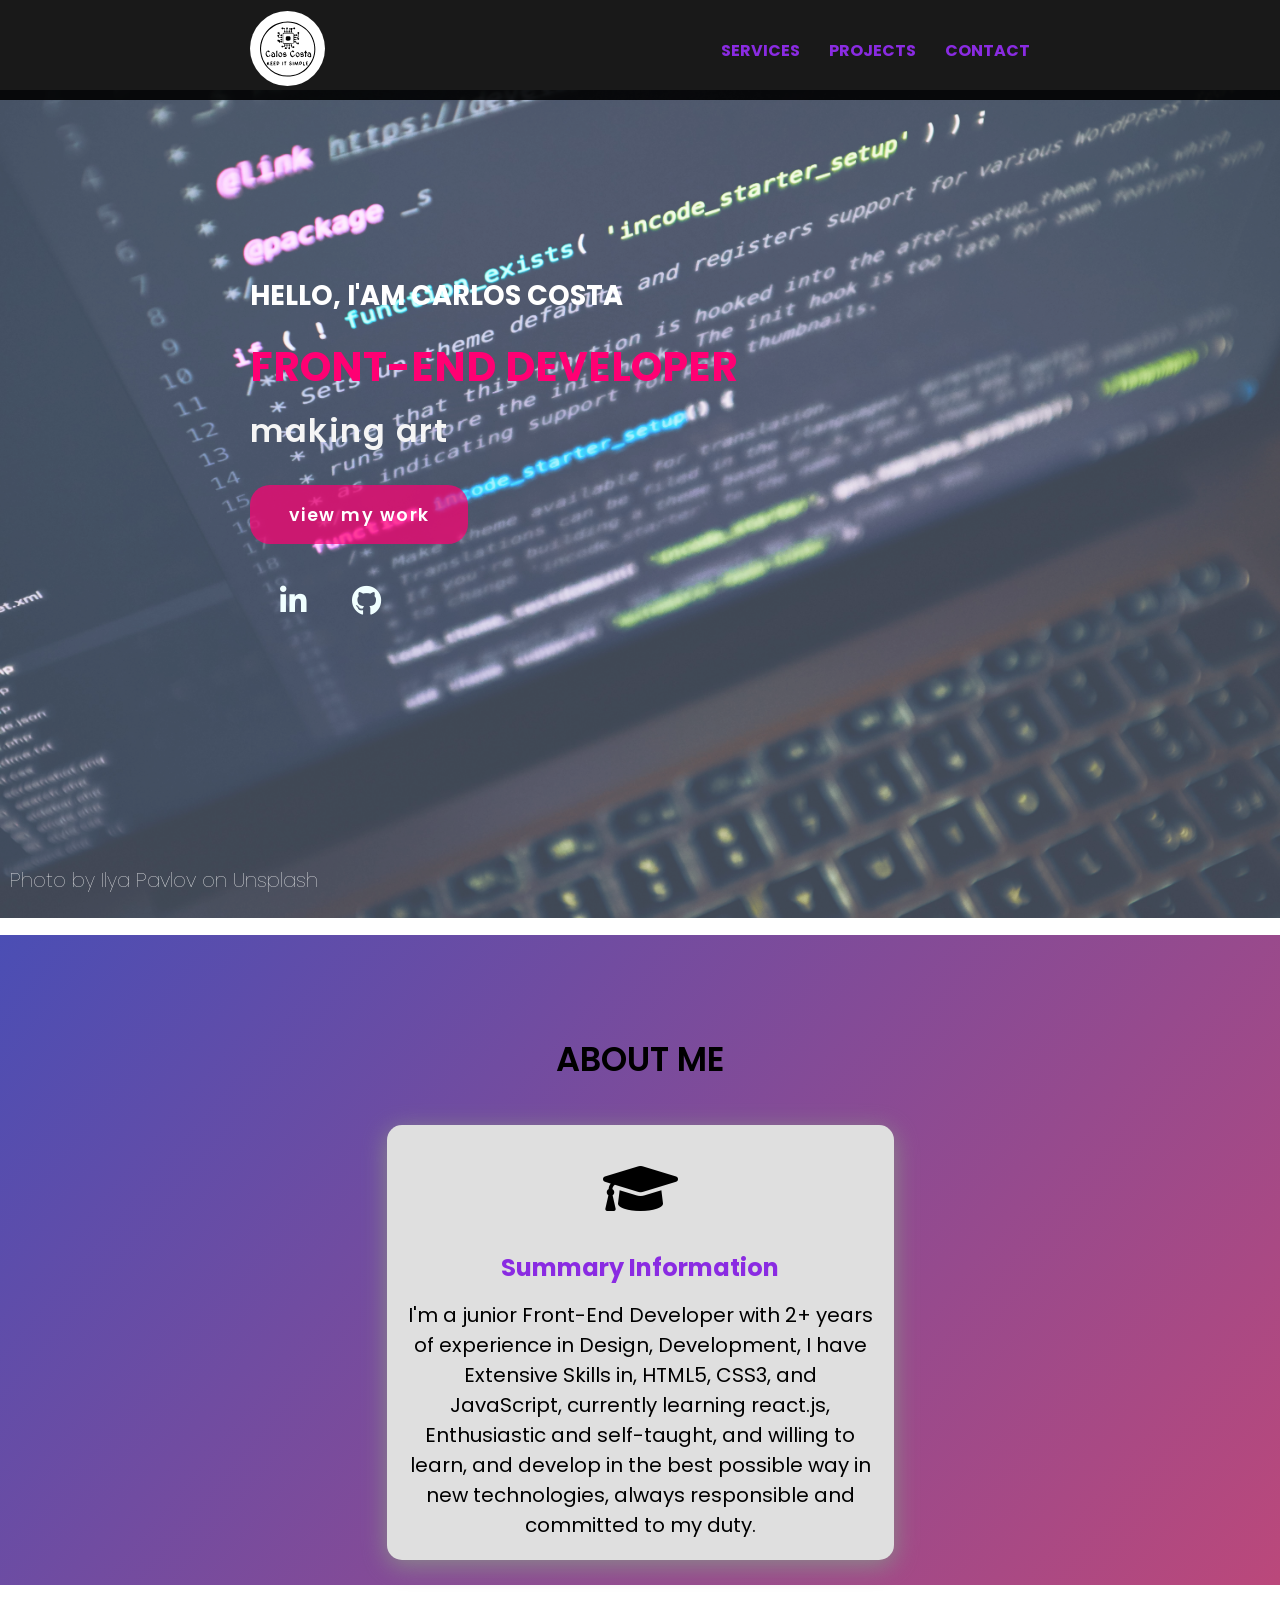
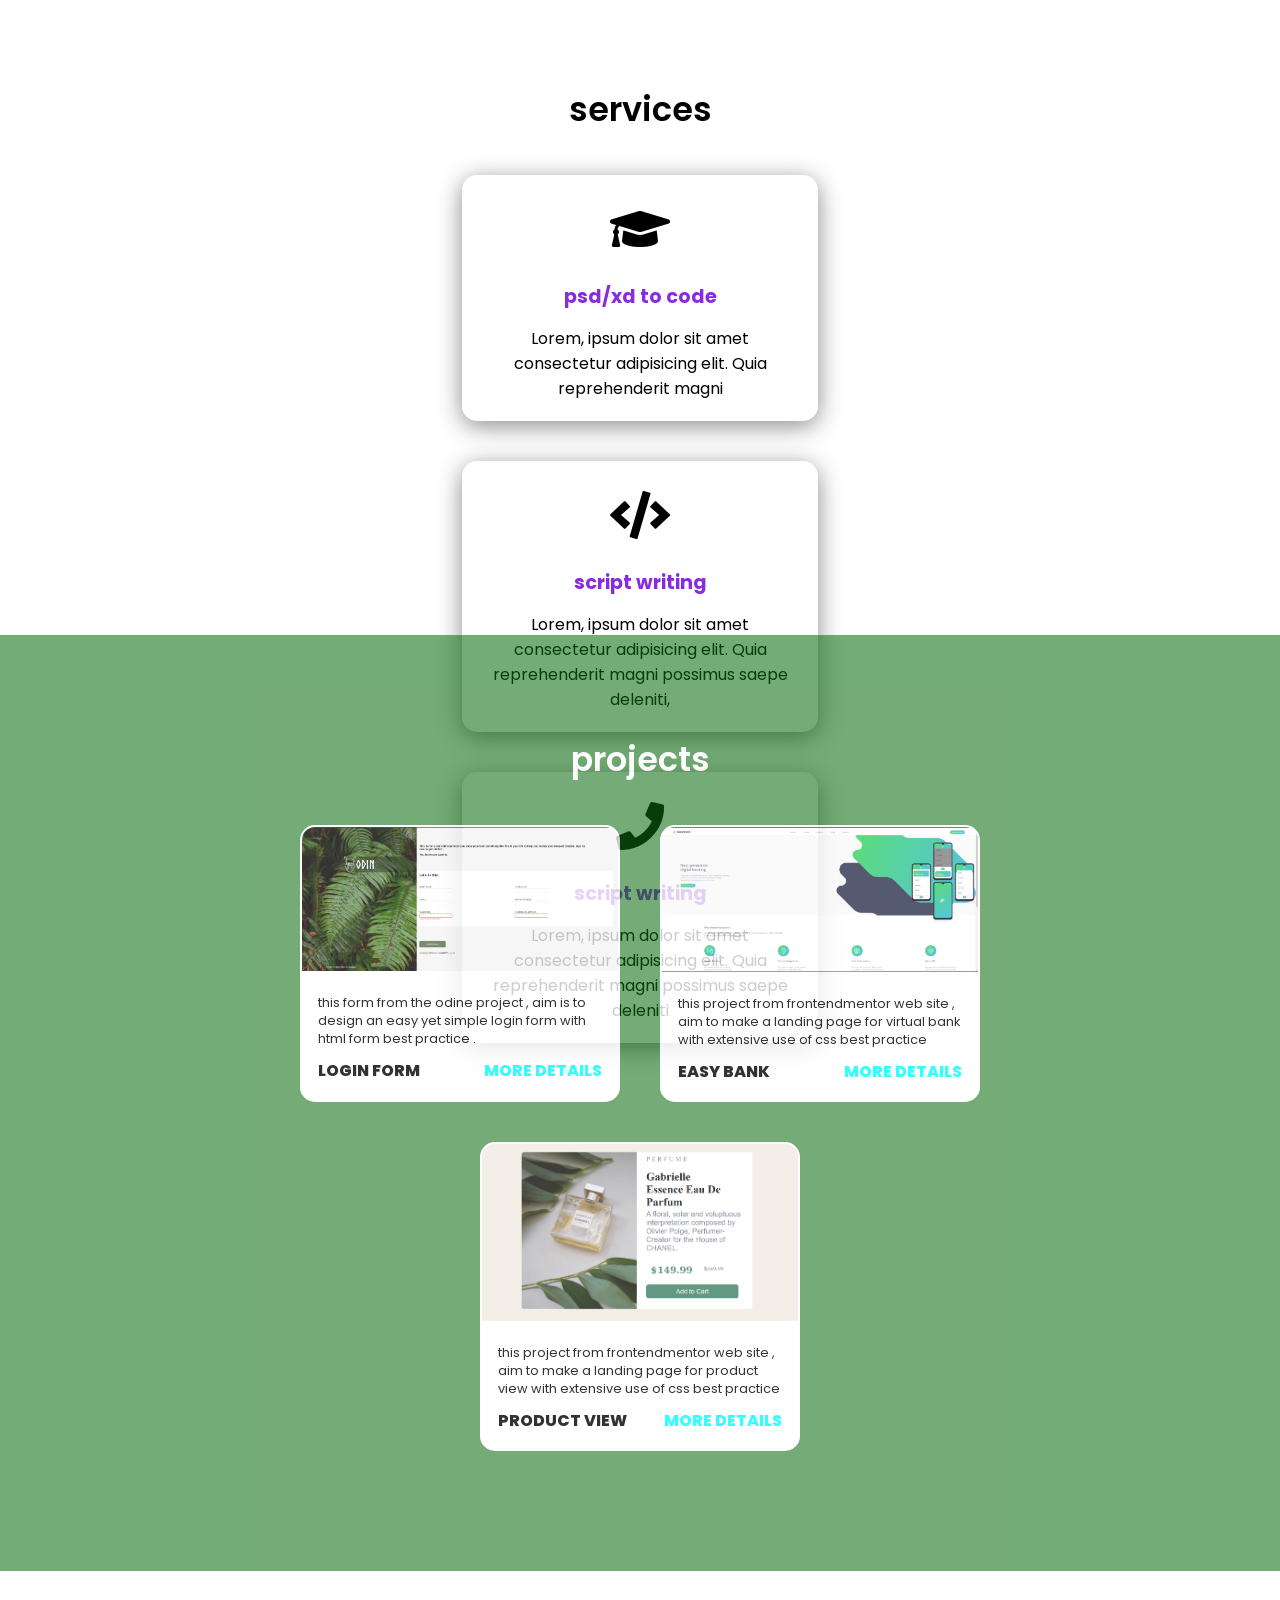
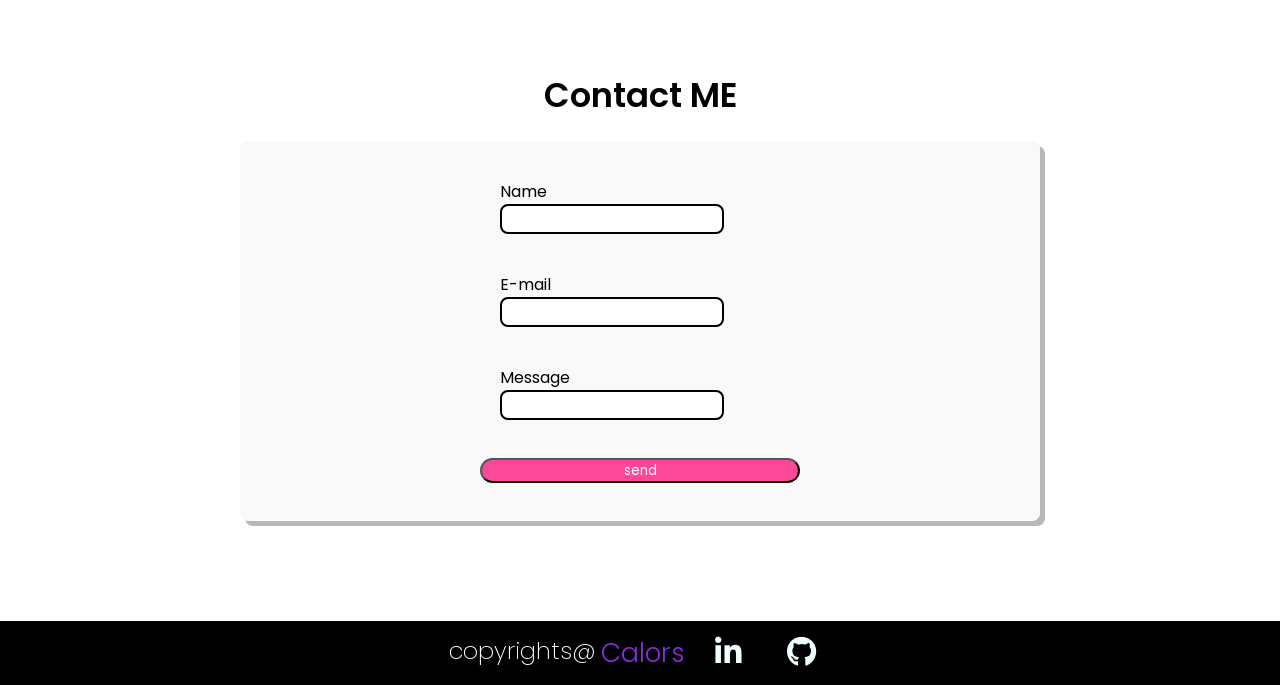
==== commit 5185b9c3: "loge with new header" ====
--- a/index.html
+++ b/index.html
@@ -7,12 +7,15 @@
     <meta charset="UTF-8" />
     <meta http-equiv="X-UA-Compatible" content="IE=edge" />
     <meta name="viewport" content="width=device-width, initial-scale=1.0" />
-    <title>molto</title>
+    <title>Calors cosat</title>
 </head>
 
 <body>
     <header>
-        <a href="#" class="logo"><svg id='patternId' width='100%' height='100%' xmlns='http://www.w3.org/2000/svg'><defs><pattern id='a' patternUnits='userSpaceOnUse' width='50' height='50' patternTransform='scale(6) rotate(0)'><rect x='0' y='0' width='100%' height='100%' fill='hsla(0,0%,100%,1)'/><path d='M14.195 2.37c-3.107.02-6.144 1.23-8.394 3.48-3 3-4.15 7.4-3.1 11.5l.399 1.4 1.4.35c1 .25 2 .4 3 .4 3.15 0 6.201-1.25 8.451-3.5 3-3 4.15-7.4 3.1-11.5l-.35-1.4-1.4-.35a12.187 12.187 0 00-3.106-.38zm21.46 0a12.172 12.172 0 00-3.104.38l-1.4.35-.35 1.4c-1 4.15.15 8.55 3.15 11.5 2.25 2.25 5.35 3.5 8.45 3.5 1 0 2-.15 3-.4l1.4-.35.35-1.4c1.05-4.1-.1-8.5-3.1-11.5-2.25-2.25-5.289-3.46-8.397-3.48zm-28 28.1a12.173 12.173 0 00-3.104.38l-1.4.351L2.8 32.6c-1.05 4.1.1 8.5 3.1 11.5 2.25 2.25 5.349 3.5 8.449 3.5 1 0 2-.149 3-.399l1.4-.351.35-1.399c1.05-4.1-.1-8.5-3.1-11.5-2.213-2.25-5.24-3.46-8.346-3.48zm34.69 0c-3.107.022-6.144 1.231-8.394 3.481-3 3-4.151 7.4-3.101 11.5l.351 1.399 1.399.351c1 .25 2 .399 3 .399 3.15 0 6.2-1.25 8.45-3.5 3-3 4.15-7.4 3.1-11.5l-.3-1.399-1.399-.351a12.184 12.184 0 00-3.105-.38z'  stroke-width='1' stroke='none' fill='hsla(258.5,59.4%,59.4%,1)'/><path class='st18' d='M19.85 19.85c-2.4 2.4-5.35 4.15-8.5 5.1 3.15 1 6.1 2.7 8.5 5.1 2.4 2.4 4.15 5.35 5.1 8.55 1-3.15 2.7-6.1 5.1-8.55 2.4-2.4 5.35-4.15 8.5-5.1-3.15-1-6.1-2.7-8.5-5.1a20.27 20.27 0 01-5.1-8.55c-.95 3.2-2.65 6.15-5.1 8.55z'  stroke-width='1' stroke='none' fill='hsla(339.6,82.2%,51.6%,1)'/><path d='M22.25 0A2.75 2.75 0 0025 2.75 2.75 2.75 0 0027.75 0zM0 22.25v5.5A2.75 2.75 0 002.75 25 2.75 2.75 0 000 22.25zm50 0A2.75 2.75 0 0047.25 25 2.75 2.75 0 0050 27.75zm-25 25A2.75 2.75 0 0022.25 50h5.5A2.75 2.75 0 0025 47.25z'  stroke-width='1' stroke='none' fill='hsla(198.7,97.6%,48.4%,1)'/></pattern></defs><rect width='800%' height='800%' transform='translate(0,0)' fill='url(#a)'/></svg></a>
+        <a href="#" class="logo">
+            <img id="Carlos-logo" src="/imgs/logo-pic.svg" alt="logo-picture">
+
+        </a>
         <nav class="navigation">
             <a href="#services">Services</a>
             <a href="#projects">Projects</a>
@@ -21,13 +24,13 @@
     </header>
     <section class="main">
         <div>
-            <h2>hello, I'am Abdalhman Mgahed<br /><span>front-end developer</span></h2>
+            <h2>hello, I'am carlos costa<br /><span>front-end developer</span></h2>
             <h3>making art</h3>
             <a href="#projects" class="main-botn">view my work</a>
             <div class="social-icons">
-                <a href="https://www.linkedin.com/in/abdalhman-mgahed-667ab418a/" target="_blank"><i
+                <a href="https://www.linkedin.com/in/carloscosta24/" target="_blank"><i
                         class="fab fa-linkedin-in"></i></a>
-                <a href="https://github.com/M0lt0" target="_blank"><i class="fab fa-github"></i></a>
+                <a href="https://github.com/carlosCosta24" target="_blank"><i class="fab fa-github"></i></a>
             </div>
         </div>
         <div class="shout-out">
@@ -171,13 +174,12 @@
     </section>
 
     <footer class="footer">
-        <p class="footer-title">copyrights@ <span> MOLTO</span></p>
+        <p class="footer-title">copyrights@ <span> Calors </span></p>
         <div class="social-icons">
-            <a href="https://www.linkedin.com/in/abdo98/" target="_blank"><i
-                    class="fab fa-linkedin-in"></i></a>
-            <a href="https://github.com/M0lt0" target="_blank"><i class="fab fa-github"></i></a>
+            <a href="https://www.linkedin.com/in/carloscosta24/" target="_blank"><i class="fab fa-linkedin-in"></i></a>
+            <a href="https://github.com/carlosCosta24" target="_blank"><i class="fab fa-github"></i></a>
         </div>
     </footer>
 </body>
 
-</html>
+</html>
--- a/style.css
+++ b/style.css
@@ -24,18 +24,20 @@
   align-items: center;
   padding: 15px 250px;
   margin-top: 0px;
-  max-height: 50px;
-}
-
-.logo svg {
-  text-decoration: none;
-  color: rgb(115, 8, 216);
-  font-size: 1.9em;
-  width: 140px;
-  max-height: 40px;
-  border-radius: 50px;
+  max-height: 100px;
+}
+
+.logo img {
+  background-color: white;
+  width: 75px;
+  max-height: 75px;
+  border-radius: 70px;
   margin-top: 4px;
-}
+  object-fit: cover;
+
+}
+
+#carlos-logo {}
 
 .navigation a {
   text-decoration: none;
@@ -59,9 +61,9 @@
   display: block;
   position: absolute;
   left: 0;
-  top: -41px;
+  top: -1px;
   width: 100%;
-  height: 100%;
+  height: 92%;
   background: url(./imgs/luca-bravo-XJXWbfSo2f0-unsplash.jpg);
   opacity: 0.75;
   background-size: cover;
